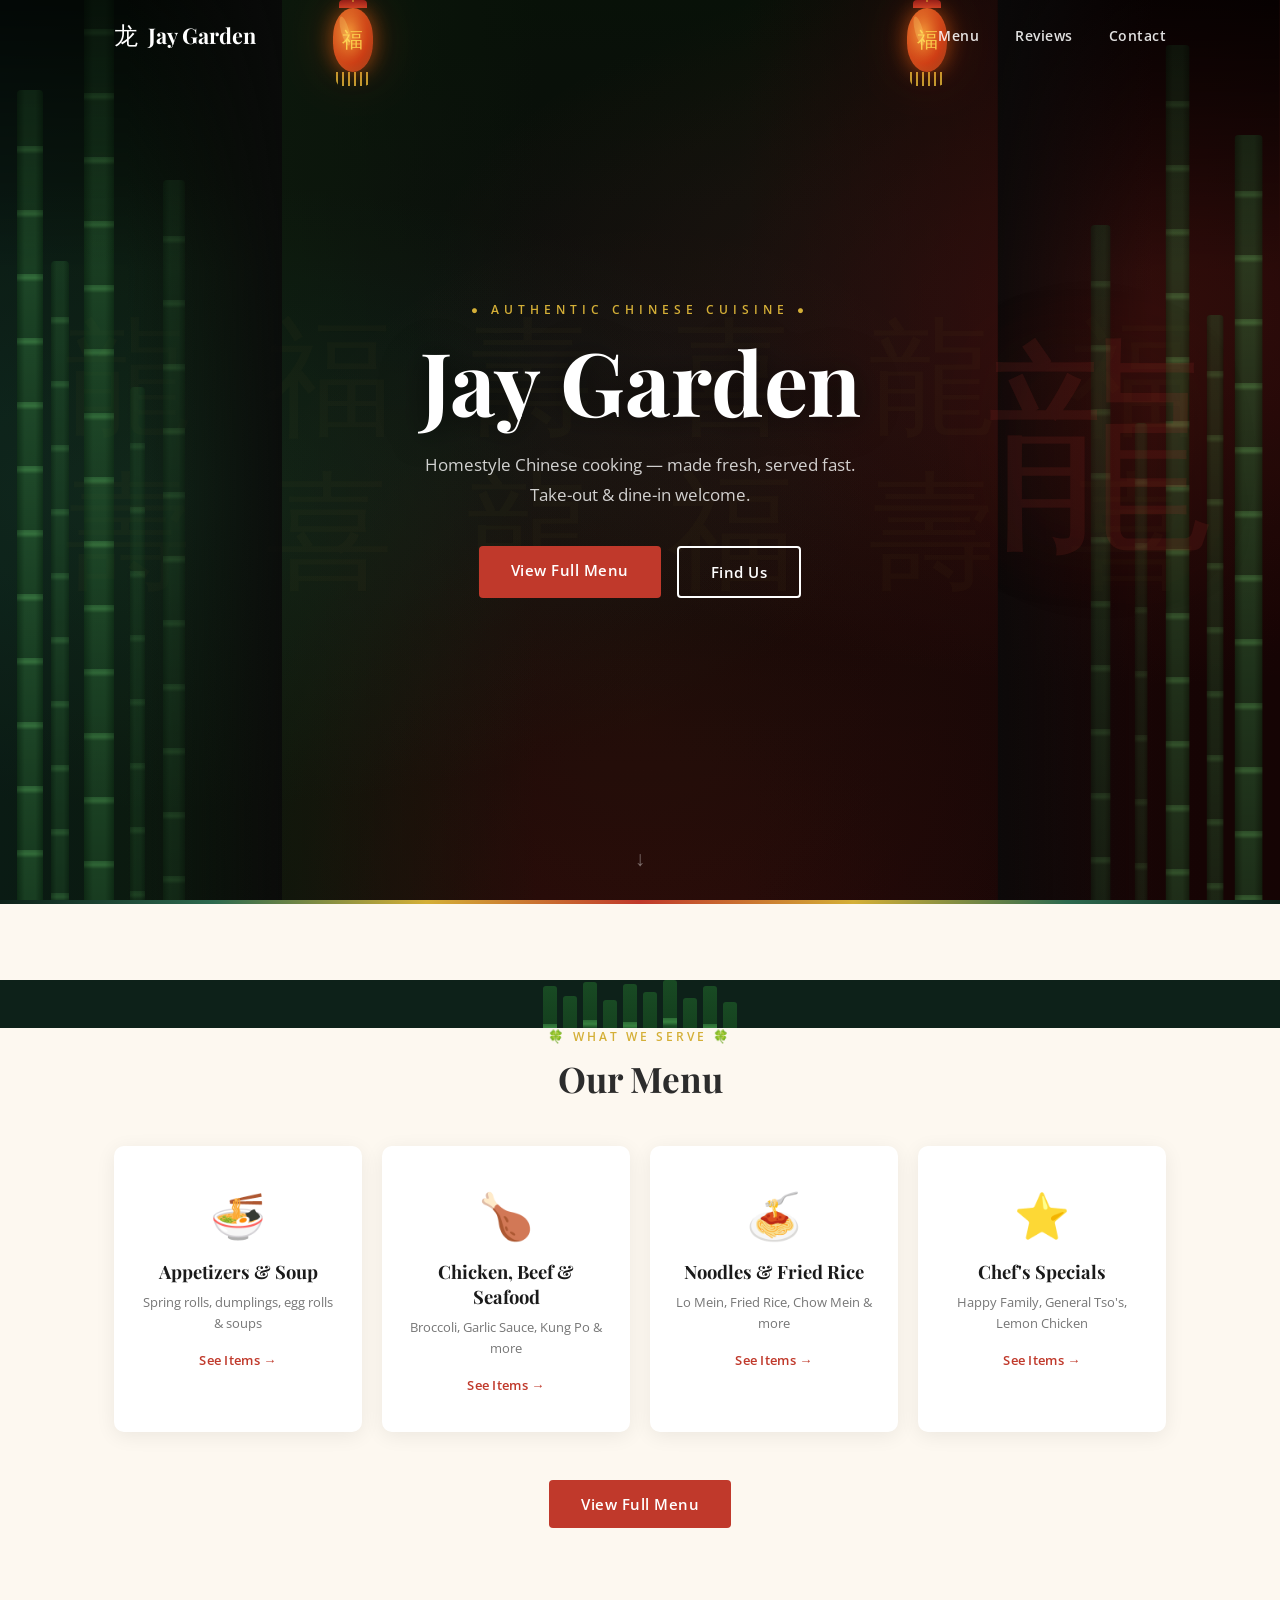
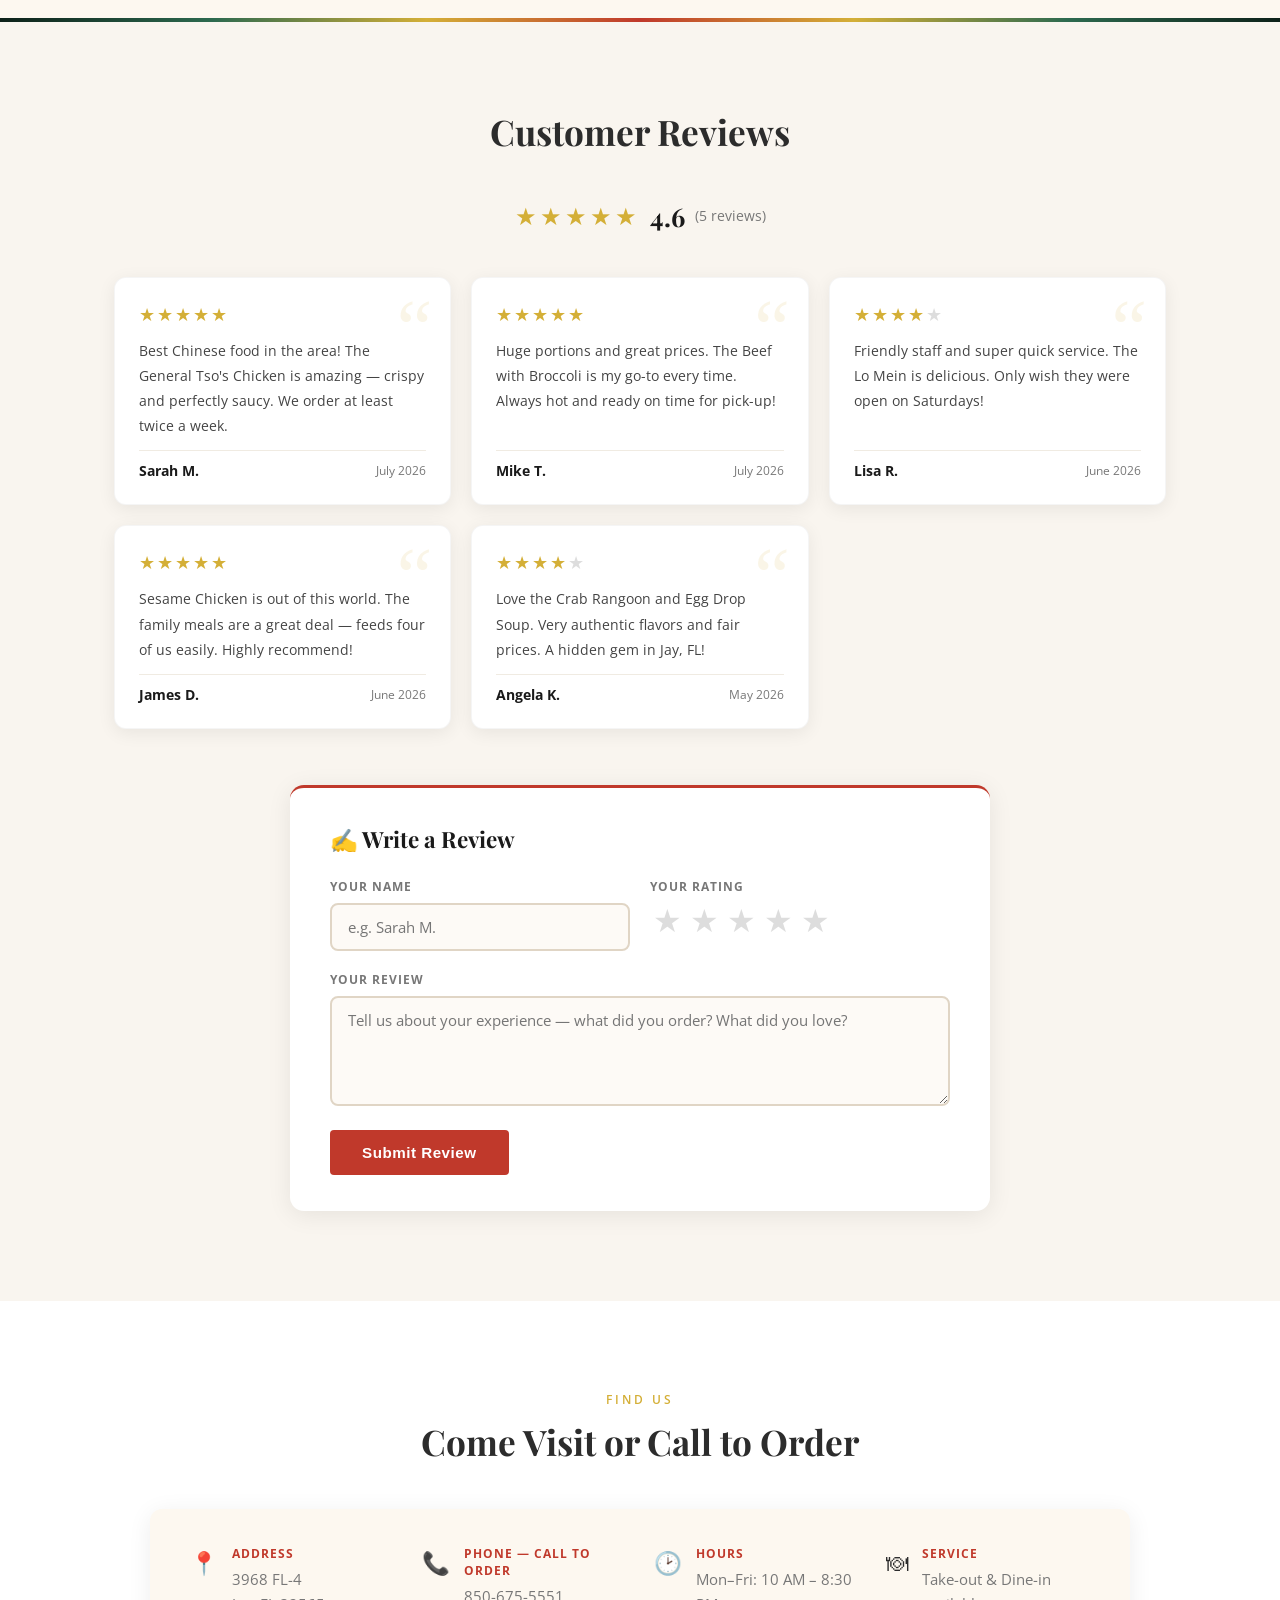
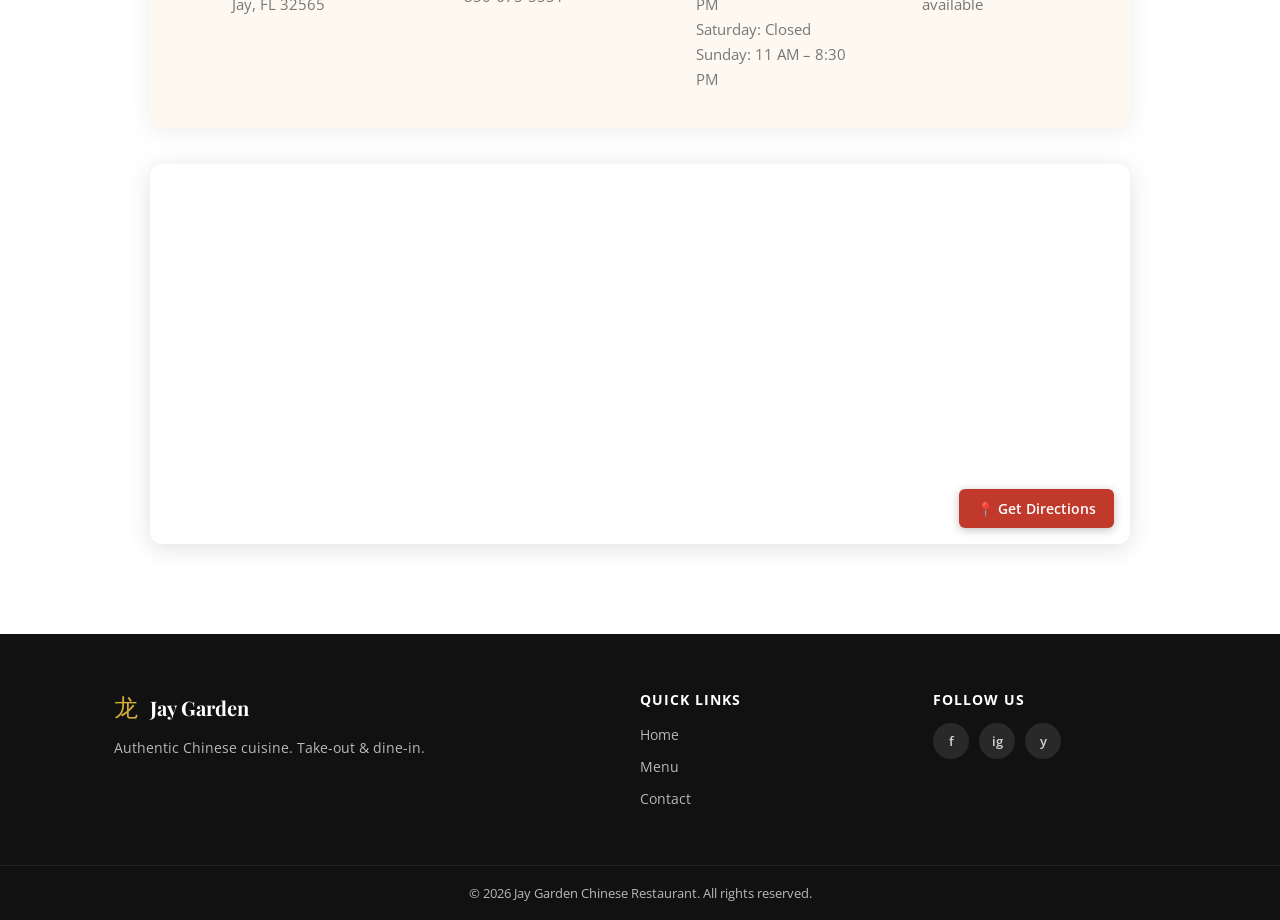
==== index.html @ 1ffb2c75 "first commit" ====
<!DOCTYPE html>
<html lang="en">
<head>
  <meta charset="UTF-8" />
  <meta name="viewport" content="width=device-width, initial-scale=1.0" />
  <title>Jay Garden Chinese Restaurant</title>
  <link rel="stylesheet" href="style.css" />
  <link rel="preconnect" href="https://fonts.googleapis.com" />
  <link href="https://fonts.googleapis.com/css2?family=Playfair+Display:wght@400;700&family=Open+Sans:wght@300;400;600&display=swap" rel="stylesheet" />
</head>
<body>

  <!-- NAVIGATION -->
  <nav class="navbar" id="navbar">
    <div class="nav-container">
      <a href="index.html" class="logo">
        <span class="logo-icon">&#x9F99;</span>
        <span class="logo-text">Jay Garden</span>
      </a>
      <ul class="nav-links" id="nav-links">
        <li><a href="menu.html">Menu</a></li>
        <li><a href="#reviews">Reviews</a></li>
        <li><a href="#contact">Contact</a></li>
      </ul>
      <button class="hamburger" id="hamburger" aria-label="Toggle menu">
        <span></span><span></span><span></span>
      </button>
    </div>
  </nav>

  <!-- HERO -->
  <section class="hero" id="home">
    <div class="hero-overlay"></div>

    <!-- Bamboo stalks -->
    <div class="bamboo-group bamboo-left" aria-hidden="true">
      <span class="b-stalk"></span>
      <span class="b-stalk"></span>
      <span class="b-stalk"></span>
      <span class="b-stalk"></span>
      <span class="b-stalk"></span>
    </div>
    <div class="bamboo-group bamboo-right" aria-hidden="true">
      <span class="b-stalk"></span>
      <span class="b-stalk"></span>
      <span class="b-stalk"></span>
      <span class="b-stalk"></span>
      <span class="b-stalk"></span>
    </div>

    <!-- Dragon watermark -->
    <div class="dragon-seal" aria-hidden="true">龍</div>

    <!-- Lanterns -->
    <div class="lantern lantern-left" aria-hidden="true">
      <div class="lantern-cap"></div>
      <div class="lantern-body"></div>
      <div class="lantern-fringe"></div>
    </div>
    <div class="lantern lantern-right" aria-hidden="true">
      <div class="lantern-cap"></div>
      <div class="lantern-body"></div>
      <div class="lantern-fringe"></div>
    </div>

    <div class="hero-content">
      <p class="hero-sub">&#9679; Authentic Chinese Cuisine &#9679;</p>
      <h1>Jay Garden</h1>
      <p class="hero-desc">Homestyle Chinese cooking — made fresh, served fast.<br>Take-out &amp; dine-in welcome.</p>
      <div class="hero-btns">
        <a href="menu.html" class="btn btn-primary">View Full Menu</a>
        <a href="#contact" class="btn btn-outline">Find Us</a>
      </div>
    </div>
    <div class="scroll-hint">&#8595;</div>
  </section>

  <!-- MENU PREVIEW -->
  <section class="menu-preview" id="menu">
    <div class="bamboo-divider" aria-hidden="true">
      <span></span><span></span><span></span><span></span><span></span>
      <span></span><span></span><span></span><span></span><span></span>
    </div>
    <div class="container">
      <p class="section-label center">&#127808; What We Serve &#127808;</p>
      <h2 class="center">Our Menu</h2>
      <div class="category-grid">
        <a href="menu.html#appetizers" class="category-card">
          <div class="cat-icon">&#127836;</div>
          <h3>Appetizers &amp; Soup</h3>
          <p>Spring rolls, dumplings, egg rolls &amp; soups</p>
          <span class="cat-link">See Items &#8594;</span>
        </a>
        <a href="menu.html#chicken" class="category-card">
          <div class="cat-icon">&#127831;</div>
          <h3>Chicken, Beef &amp; Seafood</h3>
          <p>Broccoli, Garlic Sauce, Kung Po &amp; more</p>
          <span class="cat-link">See Items &#8594;</span>
        </a>
        <a href="menu.html#lo-mein" class="category-card">
          <div class="cat-icon">&#127837;</div>
          <h3>Noodles &amp; Fried Rice</h3>
          <p>Lo Mein, Fried Rice, Chow Mein &amp; more</p>
          <span class="cat-link">See Items &#8594;</span>
        </a>
        <a href="menu.html#chefs-special" class="category-card">
          <div class="cat-icon">&#11088;</div>
          <h3>Chef's Specials</h3>
          <p>Happy Family, General Tso's, Lemon Chicken</p>
          <span class="cat-link">See Items &#8594;</span>
        </a>
      </div>
      <div class="menu-cta">
        <a href="menu.html" class="btn btn-primary">View Full Menu</a>
      </div>
    </div>
  </section>

  <!-- REVIEWS -->
  <section class="reviews-section" id="reviews">
    <div class="container">
      <div class="reviews-header">
        <h2 class="center">Customer Reviews</h2>
        <div class="avg-rating">
          <span class="avg-stars" id="avg-stars">★★★★★</span>
          <span class="avg-score" id="avg-score">5.0</span>
          <span class="avg-count" id="avg-count">(5 reviews)</span>
        </div>
      </div>

      <!-- Review cards -->
      <div class="reviews-grid" id="reviews-grid"></div>

      <!-- Write a review -->
      <div class="review-form-wrap">
        <h3>&#9997;&#65039; Write a Review</h3>
        <form class="review-form" id="review-form" novalidate>
          <div class="form-row-two">
            <div class="form-group">
              <label for="reviewer-name">Your Name</label>
              <input type="text" id="reviewer-name" placeholder="e.g. Sarah M." required />
            </div>
            <div class="form-group">
              <label>Your Rating</label>
              <div class="star-picker" id="star-picker" role="group" aria-label="Star rating">
                <button type="button" class="star-pick" data-val="1" aria-label="1 star">&#9733;</button>
                <button type="button" class="star-pick" data-val="2" aria-label="2 stars">&#9733;</button>
                <button type="button" class="star-pick" data-val="3" aria-label="3 stars">&#9733;</button>
                <button type="button" class="star-pick" data-val="4" aria-label="4 stars">&#9733;</button>
                <button type="button" class="star-pick" data-val="5" aria-label="5 stars">&#9733;</button>
              </div>
            </div>
          </div>
          <div class="form-group">
            <label for="reviewer-text">Your Review</label>
            <textarea id="reviewer-text" rows="4" placeholder="Tell us about your experience — what did you order? What did you love?" required></textarea>
          </div>
          <button type="submit" class="btn btn-primary review-submit-btn">Submit Review</button>
        </form>
        <div class="review-success" id="review-success">
          <span>&#10003;</span> Thank you! Your review has been posted.
        </div>
        <div class="review-error" id="review-error">
          Please fill in your name, pick a star rating, and write a review.
        </div>
      </div>
    </div>
  </section>

  <!-- CONTACT -->
  <section class="contact-section" id="contact">
    <div class="container">
      <p class="section-label center">Find Us</p>
      <h2 class="center">Come Visit or Call to Order</h2>

      <div class="contact-layout">

        <!-- Info cards -->
        <div class="contact-info-centered">
          <div class="info-item">
            <span class="info-icon">&#128205;</span>
            <div>
              <strong>Address</strong>
              <p>3968 FL-4<br>Jay, FL 32565</p>
            </div>
          </div>
          <div class="info-item">
            <span class="info-icon">&#128222;</span>
            <div>
              <strong>Phone — Call to Order</strong>
              <p>850-675-5551</p>
            </div>
          </div>
          <div class="info-item">
            <span class="info-icon">&#128337;</span>
            <div>
              <strong>Hours</strong>
              <p>
                Mon–Fri: 10 AM – 8:30 PM<br>
                Saturday: Closed<br>
                Sunday: 11 AM – 8:30 PM
              </p>
            </div>
          </div>
          <div class="info-item">
            <span class="info-icon">&#127869;</span>
            <div>
              <strong>Service</strong>
              <p>Take-out &amp; Dine-in available</p>
            </div>
          </div>
        </div>

        <!-- Map -->
        <div class="map-wrap">
          <iframe
            id="location-map"
            src="https://maps.google.com/maps?q=3968+FL-4,+Jay,+FL+32565&t=&z=16&ie=UTF8&iwloc=&output=embed"
            allowfullscreen
            loading="lazy"
            referrerpolicy="no-referrer-when-downgrade"
          ></iframe>
          <a
            href="https://www.google.com/maps/search/?api=1&query=3968+FL-4+Jay+FL+32565"
            target="_blank"
            rel="noopener"
            class="map-directions-btn"
          >&#128205; Get Directions</a>
        </div>

      </div>
    </div>
  </section>

  <!-- FOOTER -->
  <footer class="footer">
    <div class="container footer-inner">
      <div class="footer-brand">
        <span class="logo-icon">&#x9F99;</span>
        <span class="logo-text">Jay Garden</span>
        <p>Authentic Chinese cuisine. Take-out &amp; dine-in.</p>
      </div>
      <div class="footer-links">
        <strong>Quick Links</strong>
        <ul>
          <li><a href="index.html">Home</a></li>
          <li><a href="menu.html">Menu</a></li>
          <li><a href="#contact">Contact</a></li>
        </ul>
      </div>
      <div class="footer-social">
        <strong>Follow Us</strong>
        <div class="social-icons">
          <a href="#" aria-label="Facebook">f</a>
          <a href="#" aria-label="Instagram">ig</a>
          <a href="#" aria-label="Yelp">y</a>
        </div>
      </div>
    </div>
    <div class="footer-bottom">
      <p>&copy; 2026 Jay Garden Chinese Restaurant. All rights reserved.</p>
    </div>
  </footer>

  <script src="script.js"></script>
</body>
</html>
---- style.css ----
/* ===== RESET & BASE ===== */
*, *::before, *::after { box-sizing: border-box; margin: 0; padding: 0; }

html { scroll-behavior: smooth; }

body {
  font-family: 'Open Sans', sans-serif;
  color: #2c2c2c;
  background: #fff;
  overflow-x: hidden;
}

h1, h2, h3 { font-family: 'Playfair Display', serif; }

a { text-decoration: none; color: inherit; }

ul { list-style: none; }

.container {
  max-width: 1100px;
  margin: 0 auto;
  padding: 0 24px;
}

/* ===== COLORS ===== */
:root {
  --red:        #c0392b;
  --gold:       #d4af37;
  --dark:       #1a1a1a;
  --light:      #fdf8f0;
  --muted:      #777;
  --bamboo:     #2d6a4f;
  --bamboo-mid: #1a3d2b;
  --bamboo-dk:  #0d2119;
}

/* ===== BUTTONS ===== */
.btn {
  display: inline-block;
  padding: 14px 32px;
  border-radius: 4px;
  font-size: 0.95rem;
  font-weight: 600;
  letter-spacing: 0.5px;
  transition: all 0.3s ease;
  cursor: pointer;
  border: none;
}
.btn-primary { background: var(--red); color: #fff; }
.btn-primary:hover { background: #a93226; transform: translateY(-2px); }
.btn-outline { background: transparent; color: #fff; border: 2px solid #fff; }
.btn-outline:hover { background: #fff; color: var(--red); }

/* ===== LABELS ===== */
.section-label {
  font-size: 0.78rem;
  font-weight: 600;
  letter-spacing: 3px;
  text-transform: uppercase;
  color: var(--gold);
  margin-bottom: 10px;
  display: block;
}
.center { text-align: center; }

section h2 { font-size: 2.2rem; margin-bottom: 16px; }
section h2.center { margin-bottom: 44px; }

/* ===== NAVBAR ===== */
.navbar {
  position: fixed;
  top: 0; left: 0; right: 0;
  z-index: 1000;
  padding: 18px 0;
  transition: background 0.4s, padding 0.4s, box-shadow 0.4s;
}
.navbar.scrolled {
  background: var(--dark);
  padding: 12px 0;
  box-shadow: 0 2px 20px rgba(0,0,0,0.4);
}
.nav-container {
  max-width: 1100px;
  margin: 0 auto;
  padding: 0 24px;
  display: flex;
  align-items: center;
  justify-content: space-between;
}
.logo {
  display: flex;
  align-items: center;
  gap: 10px;
  color: #fff;
}
.logo-icon { font-size: 1.5rem; }
.logo-text  { font-family: 'Playfair Display', serif; font-size: 1.35rem; font-weight: 700; }

.nav-links { display: flex; gap: 36px; }
.nav-links a {
  color: rgba(255,255,255,0.88);
  font-size: 0.9rem;
  font-weight: 600;
  letter-spacing: 0.5px;
  position: relative;
  padding-bottom: 4px;
  transition: color 0.2s;
}
.nav-links a::after {
  content: '';
  position: absolute;
  bottom: 0; left: 0;
  width: 0; height: 2px;
  background: var(--gold);
  transition: width 0.3s;
}
.nav-links a:hover,
.nav-links a.active-link { color: #fff; }
.nav-links a:hover::after,
.nav-links a.active-link::after { width: 100%; }

.hamburger {
  display: none;
  flex-direction: column;
  gap: 5px;
  background: none;
  border: none;
  cursor: pointer;
  padding: 4px;
}
.hamburger span {
  display: block;
  width: 24px; height: 2px;
  background: #fff;
  border-radius: 2px;
  transition: all 0.3s;
}

/* ===== HERO ===== */
.hero {
  position: relative;
  height: 100vh;
  min-height: 600px;
  display: flex;
  align-items: center;
  justify-content: center;
  text-align: center;
  background:
    linear-gradient(to right,
      var(--bamboo-dk) 0%,
      #0f1f0f 18%,
      transparent 42%,
      transparent 58%,
      #200808 82%,
      #1a0505 100%),
    linear-gradient(to bottom,
      #0a150a 0%,
      #111111 40%,
      #1c0808 70%,
      #2c0a0a 100%);
  overflow: hidden;
}

/* Scattered Chinese-character watermark layer */
.hero::before {
  content: '';
  position: absolute;
  inset: 0;
  background-image:
    radial-gradient(ellipse at 12% 55%, rgba(45,106,79,0.22) 0%, transparent 45%),
    radial-gradient(ellipse at 88% 35%, rgba(192,57,43,0.2)  0%, transparent 45%),
    radial-gradient(ellipse at 50% 80%, rgba(212,175,55,0.05) 0%, transparent 50%);
  pointer-events: none;
}
.hero::after {
  content: '龍 福 壽 喜 龍 福 壽 喜 龍 福 壽 喜';
  position: absolute;
  inset: 0;
  display: flex;
  align-items: center;
  justify-content: center;
  font-size: 8rem;
  color: rgba(212,175,55,0.035);
  letter-spacing: 20px;
  word-break: break-all;
  line-height: 1.2;
  pointer-events: none;
  overflow: hidden;
}

/* Dim overlay */
.hero-overlay {
  position: absolute;
  inset: 0;
  background: rgba(0,0,0,0.18);
  z-index: 1;
}

/* ===== BAMBOO STALKS ===== */
.bamboo-group {
  position: absolute;
  top: 0;
  bottom: 0;
  width: 22%;
  pointer-events: none;
  overflow: hidden;
  z-index: 2;
}
.bamboo-left  { left: 0; }
.bamboo-right { right: 0; transform: scaleX(-1); }

.b-stalk {
  position: absolute;
  bottom: -5%;
  border-radius: 4px 4px 0 0;
  background:
    linear-gradient(to right,
      rgba(0,0,0,0.35) 0%,
      rgba(255,255,255,0.06) 30%,
      rgba(255,255,255,0.06) 70%,
      rgba(0,0,0,0.35) 100%),
    repeating-linear-gradient(
      to bottom,
      #1e5c28 0px,
      #174d20 56px,
      #3a8c42 56px,
      #4aaa50 60px,
      #1e5c28 64px
    );
}

/* Individual stalk sizes & positions */
.bamboo-left .b-stalk:nth-child(1) { left:  6%; width: 26px; height: 95%;  opacity: 0.55; }
.bamboo-left .b-stalk:nth-child(2) { left: 18%; width: 18px; height: 76%;  opacity: 0.38; }
.bamboo-left .b-stalk:nth-child(3) { left: 30%; width: 30px; height: 108%; opacity: 0.5;  }
.bamboo-left .b-stalk:nth-child(4) { left: 46%; width: 15px; height: 62%;  opacity: 0.28; }
.bamboo-left .b-stalk:nth-child(5) { left: 58%; width: 22px; height: 85%;  opacity: 0.35; }

.bamboo-right .b-stalk:nth-child(1) { left:  6%; width: 28px; height: 90%;  opacity: 0.5;  }
.bamboo-right .b-stalk:nth-child(2) { left: 20%; width: 17px; height: 70%;  opacity: 0.35; }
.bamboo-right .b-stalk:nth-child(3) { left: 32%; width: 24px; height: 100%; opacity: 0.45; }
.bamboo-right .b-stalk:nth-child(4) { left: 47%; width: 13px; height: 58%;  opacity: 0.25; }
.bamboo-right .b-stalk:nth-child(5) { left: 60%; width: 20px; height: 80%;  opacity: 0.4;  }

/* Fade bamboo into distance at top */
.bamboo-group::after {
  content: '';
  position: absolute;
  top: 0; left: 0; right: 0;
  height: 30%;
  background: linear-gradient(to bottom, rgba(0,0,0,0.7) 0%, transparent 100%);
  pointer-events: none;
}
/* Fade toward center */
.bamboo-left::before  { content: ''; position: absolute; top: 0; bottom: 0; right: 0; width: 55%; background: linear-gradient(to right, transparent, rgba(10,10,10,0.85)); pointer-events: none; z-index: 3; }
.bamboo-right::before { content: ''; position: absolute; top: 0; bottom: 0; right: 0; width: 55%; background: linear-gradient(to right, transparent, rgba(10,10,10,0.85)); pointer-events: none; z-index: 3; }

/* ===== DRAGON SEAL ===== */
.dragon-seal {
  position: absolute;
  right: 5%;
  top: 50%;
  transform: translateY(-50%);
  font-size: clamp(7rem, 18vw, 16rem);
  color: rgba(192,57,43,0.13);
  font-family: Georgia, 'Times New Roman', serif;
  pointer-events: none;
  z-index: 2;
  user-select: none;
  line-height: 1;
  text-shadow: 0 0 80px rgba(192,57,43,0.12), 0 0 160px rgba(192,57,43,0.06);
  animation: dragonPulse 6s ease-in-out infinite;
}
@keyframes dragonPulse {
  0%, 100% { opacity: 1; text-shadow: 0 0 80px rgba(192,57,43,0.12); }
  50%       { opacity: 0.7; text-shadow: 0 0 120px rgba(192,57,43,0.22), 0 0 200px rgba(192,57,43,0.08); }
}

/* ===== LANTERNS ===== */
.lantern {
  position: absolute;
  top: 0;
  z-index: 3;
  display: flex;
  flex-direction: column;
  align-items: center;
  animation: lanternSway 5s ease-in-out infinite;
  transform-origin: top center;
}
.lantern-left  { left:  26%; }
.lantern-right { right: 26%; animation-delay: -2.5s; }

@keyframes lanternSway {
  0%, 100% { transform: rotate(-4deg); }
  50%       { transform: rotate(4deg); }
}
.lantern-cap {
  width: 28px;
  height: 8px;
  background: linear-gradient(to bottom, #8b1a1a, #c0392b);
  border-radius: 4px 4px 0 0;
  position: relative;
}
.lantern-cap::before {
  content: '';
  position: absolute;
  top: -12px;
  left: 50%;
  transform: translateX(-50%);
  width: 2px;
  height: 14px;
  background: rgba(212,175,55,0.6);
}
.lantern-body {
  width: 40px;
  height: 64px;
  background: radial-gradient(ellipse at 40% 40%, rgba(255,160,60,0.95) 0%, rgba(220,60,20,0.92) 55%, rgba(150,20,10,0.88) 100%);
  border-radius: 50% / 45%;
  box-shadow:
    0 0 20px rgba(255,100,20,0.55),
    0 0 50px rgba(255,80,10,0.25),
    inset 0 0 16px rgba(255,200,80,0.3);
  position: relative;
  overflow: hidden;
}
.lantern-body::before {
  content: '福';
  position: absolute;
  inset: 0;
  display: flex;
  align-items: center;
  justify-content: center;
  font-size: 1.3rem;
  color: rgba(255,220,80,0.85);
  text-align: center;
  line-height: 64px;
  font-family: Georgia, serif;
}
.lantern-body::after {
  content: '';
  position: absolute;
  top: 8px;
  left: 8px;
  width: 8px;
  height: 30px;
  background: rgba(255,230,120,0.25);
  border-radius: 50%;
  transform: rotate(-15deg);
}
.lantern-fringe {
  width: 34px;
  height: 14px;
  background: repeating-linear-gradient(
    to right,
    rgba(212,175,55,0.9) 0px, rgba(212,175,55,0.9) 2px,
    transparent 2px, transparent 6px
  );
  border-radius: 0 0 6px 6px;
}

/* Hero text */
.hero-content {
  position: relative;
  z-index: 4;
  max-width: 680px;
  padding: 0 24px;
  animation: fadeUp 1s ease both;
}
.hero-sub {
  font-size: 0.72rem;
  letter-spacing: 5px;
  text-transform: uppercase;
  color: var(--gold);
  font-weight: 600;
  margin-bottom: 16px;
}
.hero-content h1 {
  font-size: clamp(3rem, 8vw, 5.5rem);
  color: #fff;
  line-height: 1.1;
  margin-bottom: 20px;
  text-shadow: 0 2px 30px rgba(0,0,0,0.6), 0 0 60px rgba(45,106,79,0.15);
}
.hero-desc {
  font-size: 1.05rem;
  color: rgba(255,255,255,0.8);
  margin-bottom: 36px;
  line-height: 1.8;
}
.hero-btns {
  display: flex;
  gap: 16px;
  justify-content: center;
  flex-wrap: wrap;
}
.scroll-hint {
  position: absolute;
  bottom: 28px;
  left: 50%;
  transform: translateX(-50%);
  color: rgba(255,255,255,0.4);
  font-size: 1.3rem;
  animation: bounce 2s infinite;
  z-index: 4;
}

/* ===== BAMBOO DIVIDER (between hero & menu preview) ===== */
.bamboo-divider {
  display: flex;
  justify-content: center;
  align-items: flex-end;
  gap: 6px;
  height: 48px;
  background: var(--bamboo-dk);
  padding: 0 12px;
  overflow: hidden;
}
.bamboo-divider span {
  display: block;
  width: 14px;
  border-radius: 3px 3px 0 0;
  background: repeating-linear-gradient(
    to bottom,
    #1e5c28 0px, #174d20 38px,
    #3a8c42 38px, #4aaa50 42px,
    #1e5c28 46px
  );
  opacity: 0.7;
}
.bamboo-divider span:nth-child(1)  { height: 42px; }
.bamboo-divider span:nth-child(2)  { height: 32px; }
.bamboo-divider span:nth-child(3)  { height: 46px; }
.bamboo-divider span:nth-child(4)  { height: 28px; }
.bamboo-divider span:nth-child(5)  { height: 44px; }
.bamboo-divider span:nth-child(6)  { height: 36px; }
.bamboo-divider span:nth-child(7)  { height: 48px; }
.bamboo-divider span:nth-child(8)  { height: 30px; }
.bamboo-divider span:nth-child(9)  { height: 42px; }
.bamboo-divider span:nth-child(10) { height: 26px; }

/* ===== MENU PREVIEW (homepage) ===== */
.menu-preview {
  padding: 80px 0 90px;
  background: var(--light);
  position: relative;
}
.menu-preview::before {
  content: '';
  position: absolute;
  top: 0; left: 0; right: 0;
  height: 4px;
  background: linear-gradient(to right,
    var(--bamboo-dk), var(--bamboo), var(--gold),
    var(--red), var(--gold),
    var(--bamboo), var(--bamboo-dk));
}

.category-grid {
  display: grid;
  grid-template-columns: repeat(4, 1fr);
  gap: 20px;
  margin-bottom: 48px;
}

.category-card {
  display: flex;
  flex-direction: column;
  align-items: center;
  text-align: center;
  padding: 36px 24px;
  border-radius: 10px;
  background: #fff;
  box-shadow: 0 4px 20px rgba(0,0,0,0.07);
  border: 2px solid transparent;
  transition: border-color 0.3s, transform 0.3s, box-shadow 0.3s;
  cursor: pointer;
}
.category-card:hover {
  border-color: var(--red);
  transform: translateY(-6px);
  box-shadow: 0 12px 36px rgba(0,0,0,0.13);
}
.cat-icon {
  font-size: 2.8rem;
  margin-bottom: 14px;
}
.category-card h3 {
  font-size: 1.15rem;
  margin-bottom: 8px;
  color: var(--dark);
}
.category-card p {
  font-size: 0.83rem;
  color: var(--muted);
  line-height: 1.6;
  margin-bottom: 16px;
}
.cat-link {
  font-size: 0.82rem;
  font-weight: 600;
  color: var(--red);
  letter-spacing: 0.3px;
}

.menu-cta { text-align: center; }

/* ===== REVIEWS SECTION ===== */
.reviews-section {
  padding: 90px 0;
  background: #f9f5ef;
  position: relative;
}
.reviews-section::before {
  content: '';
  position: absolute;
  top: 0; left: 0; right: 0;
  height: 4px;
  background: linear-gradient(to right,
    var(--bamboo-dk), var(--bamboo), var(--gold),
    var(--red), var(--gold),
    var(--bamboo), var(--bamboo-dk));
}

.reviews-header { text-align: center; margin-bottom: 44px; }

.avg-rating {
  display: flex;
  align-items: center;
  justify-content: center;
  gap: 10px;
  margin-top: 10px;
}
.avg-stars { color: var(--gold); font-size: 1.5rem; letter-spacing: 3px; }
.avg-score {
  font-family: 'Playfair Display', serif;
  font-size: 1.6rem;
  font-weight: 700;
  color: var(--dark);
}
.avg-count { color: var(--muted); font-size: 0.9rem; }

/* Review cards grid */
.reviews-grid {
  display: grid;
  grid-template-columns: repeat(3, 1fr);
  gap: 20px;
  margin-bottom: 56px;
}

.review-card {
  background: #fff;
  border-radius: 12px;
  padding: 24px;
  box-shadow: 0 4px 18px rgba(0,0,0,0.07);
  display: flex;
  flex-direction: column;
  gap: 12px;
  position: relative;
  border: 1px solid rgba(0,0,0,0.04);
  transition: transform 0.2s, box-shadow 0.2s;
  overflow: hidden;
}
.review-card:hover {
  transform: translateY(-4px);
  box-shadow: 0 12px 30px rgba(0,0,0,0.11);
}
.review-card::before {
  content: '\201C';
  position: absolute;
  top: 10px; right: 18px;
  font-size: 5rem;
  line-height: 1;
  color: rgba(212,175,55,0.12);
  font-family: Georgia, serif;
  pointer-events: none;
}
.review-card.new-card { border-left: 3px solid var(--red); }

.review-stars { color: var(--gold); font-size: 1.1rem; letter-spacing: 2px; }
.review-text {
  color: #444;
  font-size: 0.9rem;
  line-height: 1.75;
  flex: 1;
}
.review-meta {
  display: flex;
  justify-content: space-between;
  align-items: center;
  padding-top: 10px;
  border-top: 1px solid #f0ebe2;
  gap: 8px;
}
.review-name { font-weight: 700; font-size: 0.88rem; color: var(--dark); }
.review-date { font-size: 0.78rem; color: var(--muted); white-space: nowrap; }

/* Write a review form */
.review-form-wrap {
  background: #fff;
  border-radius: 14px;
  padding: 36px 40px;
  box-shadow: 0 4px 24px rgba(0,0,0,0.08);
  max-width: 700px;
  margin: 0 auto;
  border-top: 3px solid var(--red);
}
.review-form-wrap h3 {
  font-family: 'Playfair Display', serif;
  font-size: 1.4rem;
  margin-bottom: 24px;
  color: var(--dark);
}
.form-row-two {
  display: grid;
  grid-template-columns: 1fr 1fr;
  gap: 20px;
  margin-bottom: 20px;
}
.form-group {
  display: flex;
  flex-direction: column;
  gap: 8px;
}
.form-group label {
  font-size: 0.78rem;
  font-weight: 700;
  text-transform: uppercase;
  letter-spacing: 1px;
  color: var(--muted);
}
.form-group input,
.form-group textarea {
  padding: 12px 16px;
  border: 2px solid #e0d5c5;
  border-radius: 8px;
  font-size: 0.95rem;
  font-family: 'Open Sans', sans-serif;
  color: var(--dark);
  background: #fdfaf6;
  transition: border-color 0.2s, box-shadow 0.2s, background 0.2s;
  resize: vertical;
}
.form-group input:focus,
.form-group textarea:focus {
  outline: none;
  border-color: var(--red);
  box-shadow: 0 0 0 3px rgba(192,57,43,0.08);
  background: #fff;
}
.form-group textarea { margin-bottom: 20px; min-height: 110px; }

/* Star picker */
.star-picker { display: flex; gap: 2px; padding-top: 2px; }
.star-pick {
  background: none;
  border: none;
  font-size: 2rem;
  color: #ddd;
  cursor: pointer;
  padding: 0 3px;
  transition: color 0.12s, transform 0.1s;
  line-height: 1;
}
.star-pick.on { color: var(--gold); }
.star-pick:hover { transform: scale(1.2); }

.review-submit-btn { margin-top: 4px; }

.review-success {
  display: none;
  text-align: center;
  padding: 14px 20px;
  background: #e8f8f0;
  color: #1a7a40;
  border-radius: 8px;
  font-weight: 600;
  font-size: 0.95rem;
  margin-top: 14px;
  border: 1px solid #a9dfbf;
}
.review-success.visible { display: block; }

.review-error {
  display: none;
  text-align: center;
  padding: 12px 20px;
  background: #fde8e8;
  color: #c0392b;
  border-radius: 8px;
  font-size: 0.88rem;
  font-weight: 600;
  margin-top: 12px;
  border: 1px solid #f5aaaa;
}
.review-error.visible { display: block; }

@media (max-width: 900px) {
  .reviews-grid { grid-template-columns: repeat(2, 1fr); }
}
@media (max-width: 620px) {
  .reviews-grid { grid-template-columns: 1fr; }
  .form-row-two { grid-template-columns: 1fr; }
  .review-form-wrap { padding: 24px 20px; }
}

/* ===== CONTACT ===== */
.contact-section {
  padding: 90px 0;
  background: #fff;
}

.contact-layout {
  display: flex;
  flex-direction: column;
  gap: 36px;
  max-width: 980px;
  margin: 0 auto;
}

.contact-info-centered {
  display: grid;
  grid-template-columns: repeat(auto-fill, minmax(200px, 1fr));
  gap: 28px;
  background: var(--light);
  border-radius: 12px;
  padding: 36px 40px;
  box-shadow: 0 4px 24px rgba(0,0,0,0.07);
}
.info-item {
  display: flex;
  gap: 14px;
  align-items: flex-start;
}
.info-icon { font-size: 1.4rem; margin-top: 2px; }
.info-item strong {
  display: block;
  font-size: 0.78rem;
  letter-spacing: 1px;
  text-transform: uppercase;
  color: var(--red);
  margin-bottom: 5px;
}
.info-item p { color: var(--muted); line-height: 1.7; margin: 0; font-size: 0.92rem; }

/* Map */
.map-wrap {
  position: relative;
  border-radius: 12px;
  overflow: hidden;
  box-shadow: 0 4px 24px rgba(0,0,0,0.12);
}

#location-map {
  width: 100%;
  height: 380px;
  border: none;
  display: block;
}

.map-directions-btn {
  position: absolute;
  bottom: 16px;
  right: 16px;
  background: var(--red);
  color: #fff;
  padding: 10px 18px;
  border-radius: 6px;
  font-size: 0.85rem;
  font-weight: 600;
  font-family: 'Open Sans', sans-serif;
  box-shadow: 0 2px 10px rgba(0,0,0,0.25);
  transition: background 0.2s, transform 0.2s;
  z-index: 500;
}
.map-directions-btn:hover { background: #a93226; transform: translateY(-2px); }

/* ===== FULL MENU PAGE ===== */
.menu-page { background: #f5f5f5; }

.menu-page-header {
  position: relative;
  padding: 120px 24px 60px;
  text-align: center;
  background: linear-gradient(135deg, #8b1a1a 0%, #2c0a0a 60%, #1a0505 100%);
  overflow: hidden;
}
.menu-page-header::after {
  content: '龍 福 壽 喜';
  position: absolute;
  inset: 0;
  display: flex;
  align-items: center;
  justify-content: center;
  font-size: 10rem;
  color: rgba(212,175,55,0.05);
  letter-spacing: 20px;
  pointer-events: none;
  overflow: hidden;
}
.menu-page-header-overlay {
  position: absolute;
  inset: 0;
  background: rgba(0,0,0,0.2);
}
.menu-page-header-content { position: relative; z-index: 2; }
.menu-page-header-content .section-label { color: var(--gold); margin-bottom: 10px; }
.menu-page-header-content h1 {
  font-size: clamp(2rem, 5vw, 3.2rem);
  color: #fff;
  margin-bottom: 10px;
}
.menu-page-header-content p { color: rgba(255,255,255,0.7); font-size: 0.9rem; letter-spacing: 0.5px; }

/* Two-column layout: sidebar + main */
.menu-body {
  display: flex;
  align-items: flex-start;
  max-width: 1200px;
  margin: 0 auto;
  padding: 40px 24px 80px;
  gap: 32px;
}

/* ===== SIDEBAR ===== */
.menu-sidebar {
  width: 220px;
  flex-shrink: 0;
  position: sticky;
  top: 70px;
  background: #fff;
  border-radius: 10px;
  box-shadow: 0 4px 20px rgba(0,0,0,0.08);
  padding: 24px 0;
  max-height: calc(100vh - 90px);
  overflow-y: auto;
}

.sidebar-title {
  font-size: 0.72rem;
  font-weight: 700;
  letter-spacing: 2px;
  text-transform: uppercase;
  color: var(--muted);
  padding: 0 20px 12px;
  border-bottom: 1px solid #f0ebe2;
  margin-bottom: 8px;
}

.sidebar-nav { display: flex; flex-direction: column; }

.sidebar-btn {
  display: block;
  width: 100%;
  text-align: left;
  padding: 10px 20px;
  background: none;
  border: none;
  font-size: 0.88rem;
  font-family: 'Open Sans', sans-serif;
  font-weight: 600;
  color: #444;
  cursor: pointer;
  transition: background 0.2s, color 0.2s;
  border-left: 3px solid transparent;
}
.sidebar-btn:hover { background: #fdf8f0; color: var(--red); }
.sidebar-btn.active {
  background: #fdf8f0;
  color: var(--red);
  border-left-color: var(--red);
}

.sidebar-close {
  display: none;
  position: absolute;
  top: 12px; right: 14px;
  background: none;
  border: none;
  font-size: 1rem;
  cursor: pointer;
  color: var(--muted);
}

/* ===== MAIN CONTENT ===== */
.menu-main { flex: 1; min-width: 0; }

/* Search bar */
.search-wrap {
  position: relative;
  margin-bottom: 16px;
}
.search-icon {
  position: absolute;
  left: 14px;
  top: 50%;
  transform: translateY(-50%);
  font-size: 1rem;
  pointer-events: none;
}
.search-input {
  width: 100%;
  padding: 13px 44px 13px 42px;
  border: 2px solid #e0d5c5;
  border-radius: 8px;
  font-size: 0.95rem;
  font-family: 'Open Sans', sans-serif;
  color: var(--dark);
  background: #fff;
  transition: border-color 0.2s, box-shadow 0.2s;
  box-shadow: 0 2px 8px rgba(0,0,0,0.05);
}
.search-input:focus {
  outline: none;
  border-color: var(--red);
  box-shadow: 0 0 0 3px rgba(192,57,43,0.1);
}
.search-clear {
  position: absolute;
  right: 12px;
  top: 50%;
  transform: translateY(-50%);
  background: none;
  border: none;
  font-size: 0.85rem;
  color: var(--muted);
  cursor: pointer;
  display: none;
  padding: 4px;
}
.search-clear.visible { display: block; }

/* Mobile sidebar toggle */
.sidebar-toggle {
  display: none;
  width: 100%;
  padding: 11px 16px;
  background: var(--dark);
  color: #fff;
  border: none;
  border-radius: 8px;
  font-size: 0.9rem;
  font-weight: 600;
  font-family: 'Open Sans', sans-serif;
  cursor: pointer;
  margin-bottom: 20px;
  text-align: left;
}

/* No results */
.no-results {
  display: none;
  text-align: center;
  padding: 60px 20px;
  color: var(--muted);
  font-size: 1rem;
}
.no-results.visible { display: block; }

/* Menu categories */
.menu-category {
  background: #fff;
  border-radius: 10px;
  padding: 28px 28px 8px;
  margin-bottom: 24px;
  box-shadow: 0 2px 12px rgba(0,0,0,0.06);
  transition: opacity 0.2s;
}
.menu-category.hidden { display: none; }

.category-heading {
  display: flex;
  align-items: center;
  gap: 12px;
  padding-bottom: 14px;
  margin-bottom: 4px;
  border-bottom: 2px solid var(--red);
}
.cat-emoji { font-size: 1.6rem; }
.category-heading h2 { font-size: 1.5rem; color: var(--dark); margin: 0; }

/* "New" category — gold banner accent */
#cat-new .category-heading {
  border-bottom-color: var(--gold);
  background: linear-gradient(to right, rgba(212,175,55,0.08), transparent);
  border-radius: 6px 6px 0 0;
  padding: 8px 12px 14px;
  margin: -8px -12px 0;
}
#cat-new .category-heading h2 { color: var(--bamboo); }
#cat-new { border: 2px solid rgba(212,175,55,0.3); }
.cat-note {
  font-family: 'Open Sans', sans-serif;
  font-size: 0.78rem;
  font-weight: 400;
  color: var(--muted);
  letter-spacing: 0;
}
.cat-subtitle {
  font-size: 0.82rem;
  color: var(--muted);
  margin: -8px 0 14px;
  font-style: italic;
}

.menu-list { display: flex; flex-direction: column; }

.menu-row {
  display: flex;
  justify-content: space-between;
  align-items: flex-start;
  padding: 16px 0;
  border-bottom: 1px solid #f0ebe2;
  gap: 20px;
  transition: opacity 0.15s, background 0.2s, padding 0.2s;
  flex-wrap: wrap;
  cursor: pointer;
  border-radius: 8px;
}
.menu-row:last-child { border-bottom: none; }
.menu-row.hidden { display: none; }
.menu-row:hover { background: #fffbf7; padding-left: 8px; padding-right: 8px; }
.menu-row.active { background: #fff8f2; padding: 14px 8px; border-bottom-color: transparent; box-shadow: 0 2px 12px rgba(192,57,43,0.08); border: 1px solid #f5d5c8; }

.menu-row-left { flex: 1; }
.menu-row-left h3 { font-size: 1rem; margin-bottom: 4px; color: var(--dark); }
.menu-row-left h3 .qty {
  font-size: 0.8rem;
  font-weight: 400;
  color: var(--muted);
  font-family: 'Open Sans', sans-serif;
}
.menu-row-left p { font-size: 0.85rem; color: var(--muted); line-height: 1.6; margin-bottom: 6px; }

.price {
  font-family: 'Playfair Display', serif;
  font-size: 1.05rem;
  color: var(--red);
  font-weight: 700;
  white-space: nowrap;
  padding-top: 2px;
}

.tag {
  display: inline-block;
  padding: 2px 8px;
  border-radius: 20px;
  font-size: 0.68rem;
  font-weight: 700;
  letter-spacing: 0.4px;
}
.tag.popular  { background: #fdf0e0; color: #c0392b; border: 1px solid #f5c6a0; }
.tag.spicy    { background: #fde8e8; color: #c0392b; border: 1px solid #f5aaaa; }
.tag.chefs    { background: #e8f4fd; color: #2471a3; border: 1px solid #aed6f1; }
.tag.signature{ background: #f9f0ff; color: #7d3c98; border: 1px solid #d7bde2; }
.tag.veg      { background: #e8f8f0; color: #1e8449; border: 1px solid #a9dfbf; }

/* ===== FOOTER ===== */
.footer { background: #111; color: rgba(255,255,255,0.7); }

.footer-inner {
  display: grid;
  grid-template-columns: 2fr 1fr 1fr;
  gap: 60px;
  padding: 56px 24px;
  max-width: 1100px;
  margin: 0 auto;
}
.footer-brand .logo-icon { font-size: 1.5rem; color: var(--gold); }
.footer-brand .logo-text { font-family: 'Playfair Display', serif; font-size: 1.25rem; color: #fff; margin-left: 8px; }
.footer-brand p { margin-top: 12px; font-size: 0.86rem; line-height: 1.7; }

.footer-links strong,
.footer-social strong {
  display: block;
  color: #fff;
  margin-bottom: 14px;
  font-size: 0.85rem;
  letter-spacing: 1px;
  text-transform: uppercase;
}
.footer-links ul { display: flex; flex-direction: column; gap: 10px; }
.footer-links a { font-size: 0.86rem; transition: color 0.2s; }
.footer-links a:hover { color: var(--gold); }

.social-icons { display: flex; gap: 10px; }
.social-icons a {
  width: 36px; height: 36px;
  border-radius: 50%;
  background: rgba(255,255,255,0.1);
  display: flex;
  align-items: center;
  justify-content: center;
  font-size: 0.82rem;
  font-weight: 600;
  transition: background 0.3s, color 0.3s;
  color: rgba(255,255,255,0.8);
}
.social-icons a:hover { background: var(--gold); color: var(--dark); }

.footer-bottom {
  border-top: 1px solid rgba(255,255,255,0.08);
  text-align: center;
  padding: 18px 24px;
  font-size: 0.8rem;
}

/* ===== ANIMATIONS ===== */
@keyframes fadeUp {
  from { opacity: 0; transform: translateY(30px); }
  to   { opacity: 1; transform: translateY(0); }
}
@keyframes fadeIn {
  from { opacity: 0; }
  to   { opacity: 1; }
}
@keyframes bounce {
  0%, 100% { transform: translateX(-50%) translateY(0); }
  50%       { transform: translateX(-50%) translateY(8px); }
}

/* ===== RESPONSIVE ===== */
@media (max-width: 900px) {
  .category-grid { grid-template-columns: repeat(2, 1fr); }
  .footer-inner  { grid-template-columns: 1fr 1fr; gap: 40px; }

  /* Sidebar becomes slide-in drawer on tablet/mobile */
  .menu-sidebar {
    position: fixed;
    top: 0; left: -280px;
    width: 260px;
    height: 100vh;
    max-height: 100vh;
    border-radius: 0;
    z-index: 900;
    transition: left 0.3s ease;
    padding-top: 56px;
    box-shadow: 4px 0 20px rgba(0,0,0,0.15);
  }
  .menu-sidebar.open { left: 0; }
  .sidebar-close { display: block; }
  .sidebar-toggle { display: block; }
  .menu-body { padding: 24px 16px 60px; }
  .menu-category { padding: 20px 16px 4px; }
}

@media (max-width: 768px) {
  .nav-links {
    display: none;
    position: fixed;
    top: 0; left: 0; right: 0; bottom: 0;
    background: var(--dark);
    flex-direction: column;
    align-items: center;
    justify-content: center;
    gap: 32px;
    z-index: 999;
  }
  .nav-links.open { display: flex; }
  .nav-links a { font-size: 1.3rem; }
  .hamburger { display: flex; z-index: 1000; }

  section h2 { font-size: 1.8rem; }
  .contact-info-centered { padding: 24px 20px; }
  .footer-inner { grid-template-columns: 1fr; gap: 32px; }
  #location-map { height: 280px; }
}

@media (max-width: 520px) {
  .category-grid { grid-template-columns: 1fr; }
  .hero-btns { flex-direction: column; align-items: center; }
  .menu-row { flex-direction: column; gap: 6px; }
  .price { align-self: flex-start; }
  .bamboo-group, .dragon-seal, .lantern { display: none; }
  .bamboo-divider { gap: 4px; }
}

@media (max-width: 900px) {
  .lantern { display: none; }
  .bamboo-group { width: 14%; opacity: 0.7; }
  .dragon-seal { font-size: clamp(5rem, 14vw, 10rem); opacity: 0.8; }
}

/* Overlay behind open sidebar on mobile */
.sidebar-overlay {
  display: none;
  position: fixed;
  inset: 0;
  background: rgba(0,0,0,0.4);
  z-index: 890;
}
.sidebar-overlay.visible { display: block; }

/* ===== ITEM ADD PANEL ===== */
.item-add-panel {
  display: none;
  flex: 0 0 100%;
  gap: 8px;
  flex-wrap: wrap;
  padding: 10px 0 4px;
  animation: fadeUp 0.18s ease both;
}
.item-add-panel.visible { display: flex; }

.add-size-btn {
  flex: 1;
  min-width: 140px;
  padding: 10px 16px;
  border-radius: 6px;
  border: 2px solid var(--red);
  background: #fff;
  color: var(--red);
  font-size: 0.88rem;
  font-weight: 700;
  font-family: 'Open Sans', sans-serif;
  cursor: pointer;
  transition: background 0.18s, color 0.18s, transform 0.15s;
  text-align: center;
  letter-spacing: 0.2px;
}
.add-size-btn:hover { background: var(--red); color: #fff; transform: translateY(-1px); }
.add-size-btn.single { background: var(--red); color: #fff; }
.add-size-btn.single:hover { background: #a93226; transform: translateY(-1px); }

.panel-main-row {
  display: flex;
  gap: 8px;
  flex-wrap: wrap;
  width: 100%;
}
.panel-side-row {
  flex-direction: column;
  gap: 8px;
  width: 100%;
}
.side-picker-label {
  font-size: 0.82rem;
  font-weight: 700;
  color: var(--dark);
  letter-spacing: 0.3px;
}
.side-extra {
  display: inline-block;
  margin-left: 6px;
  font-size: 0.75rem;
  font-weight: 700;
  color: var(--red);
  background: rgba(192,57,43,0.09);
  border-radius: 4px;
  padding: 1px 5px;
  vertical-align: middle;
}
.add-size-btn:hover .side-extra { color: #fff; background: rgba(255,255,255,0.25); }

.side-back-btn {
  background: none !important;
  color: var(--muted) !important;
  border-color: #ddd !important;
  font-size: 0.82rem !important;
  align-self: flex-start;
  padding: 7px 14px !important;
}
.side-back-btn:hover { color: var(--dark) !important; border-color: #aaa !important; }

/* ===== CART FLOAT BUTTON ===== */
.cart-float {
  position: fixed;
  bottom: 28px;
  right: 28px;
  z-index: 850;
  background: var(--red);
  color: #fff;
  border: none;
  border-radius: 50px;
  padding: 14px 22px;
  font-size: 0.95rem;
  font-weight: 700;
  font-family: 'Open Sans', sans-serif;
  cursor: pointer;
  display: flex;
  align-items: center;
  gap: 10px;
  box-shadow: 0 4px 24px rgba(192,57,43,0.45);
  transition: transform 0.2s, background 0.2s, opacity 0.2s;
  opacity: 1;
}
.cart-float:hover { transform: translateY(-3px); background: #a93226; }
.cart-float.hidden { opacity: 0; pointer-events: none; transform: translateY(10px); }

.cart-badge {
  background: #fff;
  color: var(--red);
  border-radius: 50%;
  width: 24px;
  height: 24px;
  display: flex;
  align-items: center;
  justify-content: center;
  font-size: 0.78rem;
  font-weight: 800;
  flex-shrink: 0;
}

/* ===== CART OVERLAY ===== */
.cart-overlay {
  display: none;
  position: fixed;
  inset: 0;
  background: rgba(0,0,0,0.45);
  z-index: 1050;
}
.cart-overlay.visible { display: block; }

/* ===== CART DRAWER ===== */
.cart-drawer {
  position: fixed;
  top: 0;
  right: -440px;
  width: 420px;
  max-width: 100vw;
  height: 100vh;
  background: #fff;
  z-index: 1100;
  display: flex;
  flex-direction: column;
  transition: right 0.32s cubic-bezier(.4,0,.2,1);
  box-shadow: -4px 0 32px rgba(0,0,0,0.18);
}
.cart-drawer.open { right: 0; }

.cart-header {
  display: flex;
  align-items: center;
  justify-content: space-between;
  padding: 20px 24px;
  background: var(--dark);
  color: #fff;
  flex-shrink: 0;
}
.cart-header h2 {
  font-family: 'Playfair Display', serif;
  font-size: 1.25rem;
  margin: 0;
  color: #fff;
}
.cart-close-btn {
  background: none;
  border: none;
  color: rgba(255,255,255,0.65);
  font-size: 1.2rem;
  cursor: pointer;
  padding: 4px 8px;
  border-radius: 4px;
  transition: color 0.2s;
}
.cart-close-btn:hover { color: #fff; }

.cart-items {
  flex: 1;
  overflow-y: auto;
  padding: 16px 24px;
}
.cart-empty {
  text-align: center;
  color: var(--muted);
  margin-top: 56px;
  font-size: 0.95rem;
  line-height: 1.7;
}
.cart-empty span { display: block; font-size: 2rem; margin-bottom: 12px; }

.cart-item {
  padding: 14px 0;
  border-bottom: 1px solid #f0ebe2;
}
.cart-item:last-child { border-bottom: none; }
.cart-item-info { margin-bottom: 8px; }
.cart-item-info strong { font-size: 0.93rem; color: var(--dark); display: block; }
.cart-item-size {
  font-size: 0.78rem;
  color: var(--muted);
}

.cart-item-controls {
  display: flex;
  align-items: center;
  gap: 8px;
}
.qty-btn {
  width: 30px;
  height: 30px;
  border-radius: 50%;
  border: 1.5px solid #ddd;
  background: #fff;
  font-size: 1.1rem;
  font-weight: 700;
  cursor: pointer;
  display: flex;
  align-items: center;
  justify-content: center;
  color: var(--dark);
  transition: border-color 0.15s, background 0.15s, color 0.15s;
  flex-shrink: 0;
  line-height: 1;
}
.qty-btn:hover { border-color: var(--red); background: var(--red); color: #fff; }
.cart-item-qty { font-weight: 700; min-width: 22px; text-align: center; font-size: 0.95rem; }
.cart-item-price { margin-left: auto; color: var(--red); font-weight: 700; font-family: 'Playfair Display', serif; font-size: 1rem; }
.remove-btn {
  background: none;
  border: none;
  color: #ccc;
  font-size: 0.78rem;
  cursor: pointer;
  padding: 4px;
  border-radius: 4px;
  transition: color 0.15s;
  margin-left: 4px;
}
.remove-btn:hover { color: var(--red); }

.cart-footer {
  padding: 20px 24px;
  border-top: 2px solid #f0ebe2;
  background: var(--light);
  flex-shrink: 0;
}
.cart-total-row {
  display: flex;
  justify-content: space-between;
  align-items: center;
  margin-bottom: 16px;
}
.cart-total-row strong { font-size: 0.95rem; color: var(--dark); }
.cart-total-price {
  font-family: 'Playfair Display', serif;
  font-size: 1.5rem;
  color: var(--red);
  font-weight: 700;
}
.cart-order-btn {
  display: block;
  width: 100%;
  padding: 15px;
  background: var(--red);
  color: #fff;
  border: none;
  border-radius: 8px;
  font-size: 1rem;
  font-weight: 700;
  font-family: 'Open Sans', sans-serif;
  cursor: pointer;
  transition: background 0.2s, transform 0.15s;
  margin-bottom: 10px;
  letter-spacing: 0.3px;
}
.cart-order-btn:hover { background: #a93226; transform: translateY(-1px); }
.cart-clear-btn {
  display: block;
  width: 100%;
  padding: 10px;
  background: none;
  color: var(--muted);
  border: 1.5px solid #ddd;
  border-radius: 8px;
  font-size: 0.85rem;
  font-family: 'Open Sans', sans-serif;
  cursor: pointer;
  transition: border-color 0.2s, color 0.2s;
}
.cart-clear-btn:hover { border-color: var(--red); color: var(--red); }

/* ===== ORDER MODAL ===== */
.order-modal {
  display: none;
  position: fixed;
  inset: 0;
  background: rgba(0,0,0,0.55);
  z-index: 1200;
  align-items: center;
  justify-content: center;
  padding: 20px;
}
.order-modal.open { display: flex; }

.order-modal-content {
  background: #fff;
  border-radius: 16px;
  padding: 36px 32px;
  max-width: 460px;
  width: 100%;
  position: relative;
  box-shadow: 0 20px 60px rgba(0,0,0,0.2);
  animation: fadeUp 0.25s ease both;
  max-height: 90vh;
  overflow-y: auto;
}
.order-modal-close {
  position: absolute;
  top: 16px;
  right: 18px;
  background: none;
  border: none;
  font-size: 1.1rem;
  cursor: pointer;
  color: var(--muted);
}
.order-modal-close:hover { color: var(--dark); }
.order-modal-icon { font-size: 2.8rem; text-align: center; margin-bottom: 10px; }
.order-modal-content h3 {
  font-family: 'Playfair Display', serif;
  font-size: 1.5rem;
  text-align: center;
  margin-bottom: 6px;
}
.order-modal-hint { text-align: center; color: var(--muted); font-size: 0.88rem; margin-bottom: 14px; }

.order-phone-btn {
  display: block;
  text-align: center;
  background: var(--red);
  color: #fff;
  padding: 14px;
  border-radius: 8px;
  font-size: 1.1rem;
  font-weight: 700;
  margin: 0 auto 20px;
  transition: background 0.2s;
  letter-spacing: 0.5px;
}
.order-phone-btn:hover { background: #a93226; }

.order-modal-summary {
  border-top: 1px solid #f0ebe2;
  padding-top: 14px;
}
.order-summary-item {
  display: flex;
  justify-content: space-between;
  align-items: center;
  padding: 6px 0;
  font-size: 0.88rem;
  color: #444;
  gap: 16px;
}
.order-summary-item span:last-child { color: var(--red); font-weight: 700; white-space: nowrap; }
.order-summary-total {
  display: flex;
  justify-content: space-between;
  align-items: center;
  padding: 12px 0 4px;
  border-top: 2px solid #f0ebe2;
  margin-top: 8px;
  font-size: 1rem;
}
.order-summary-total strong:last-child { color: var(--red); font-size: 1.2rem; font-family: 'Playfair Display', serif; }

.order-modal-hours {
  text-align: center;
  color: var(--muted);
  font-size: 0.78rem;
  margin-top: 18px;
  padding-top: 14px;
  border-top: 1px solid #f0ebe2;
  letter-spacing: 0.3px;
}

@media (max-width: 520px) {
  .cart-drawer { width: 100vw; }
  .cart-float { bottom: 16px; right: 16px; padding: 12px 18px; font-size: 0.88rem; }
  .order-modal-content { padding: 28px 20px; }
}
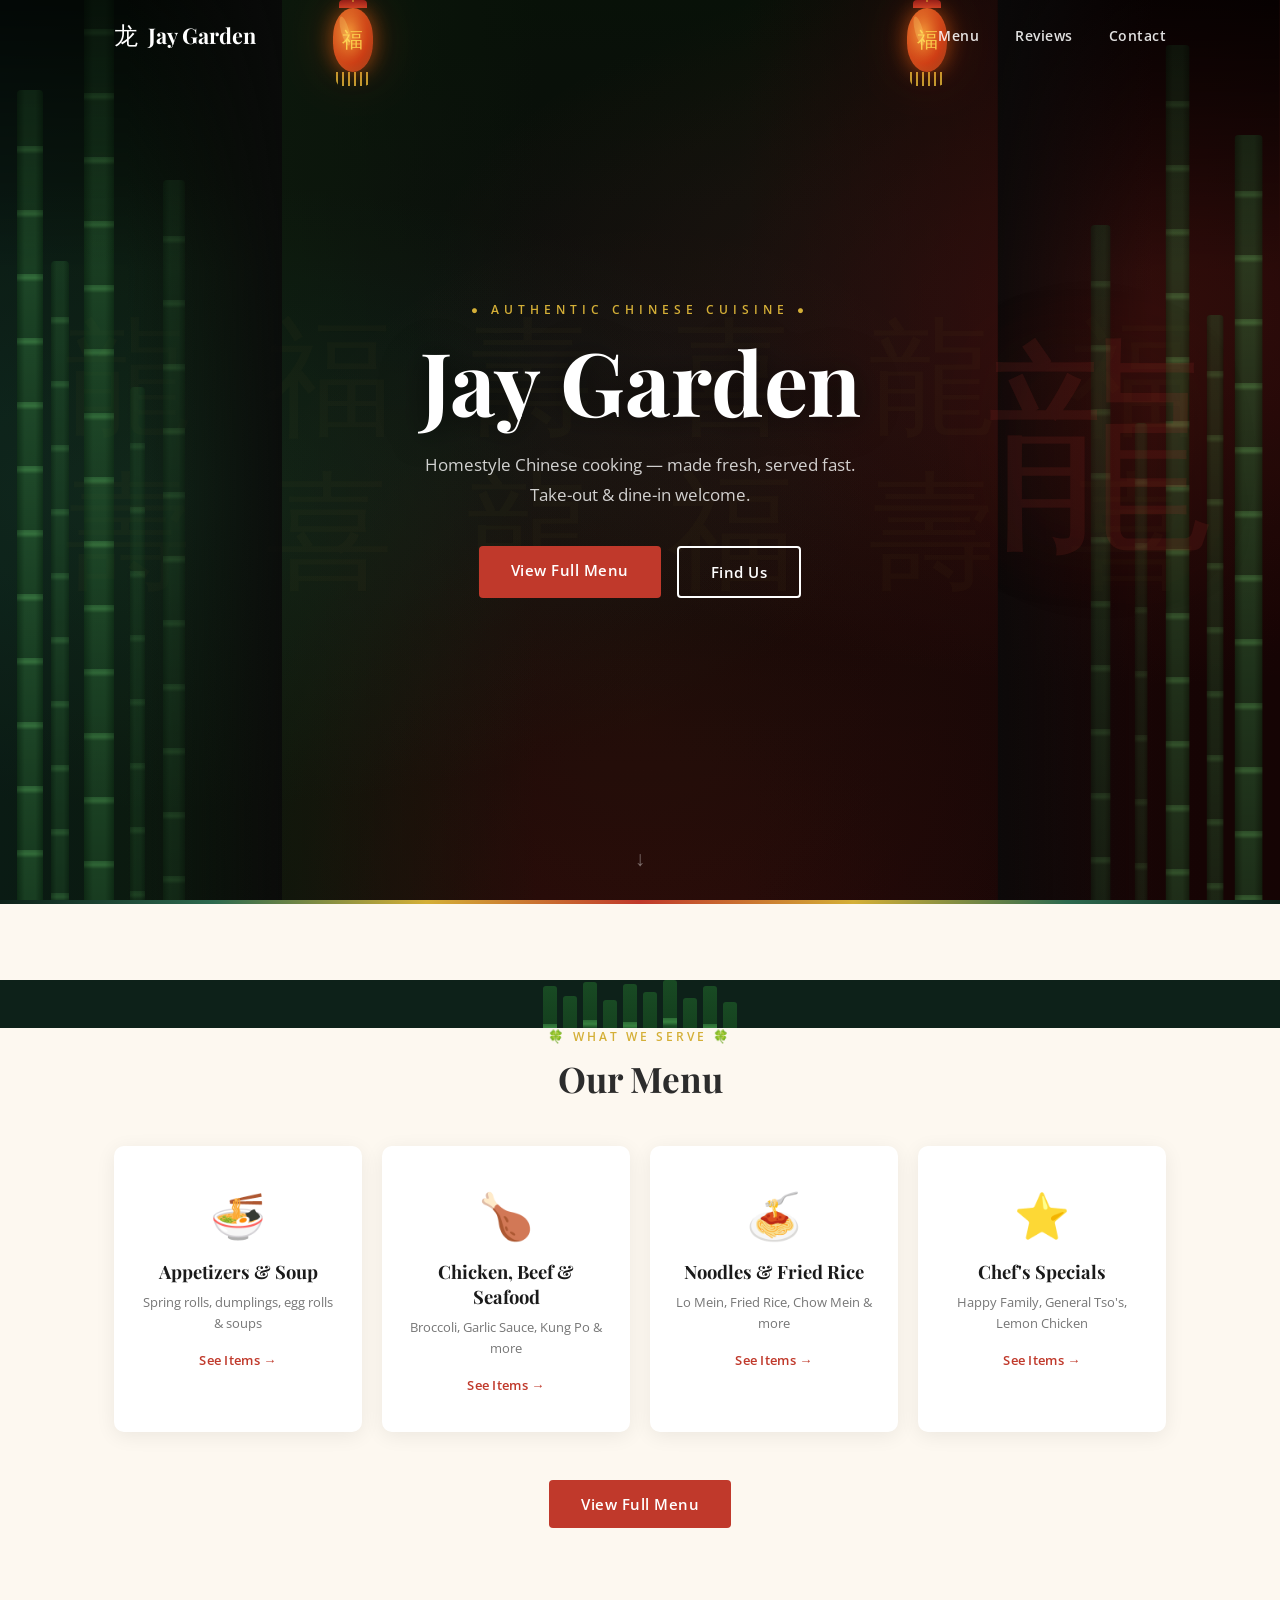
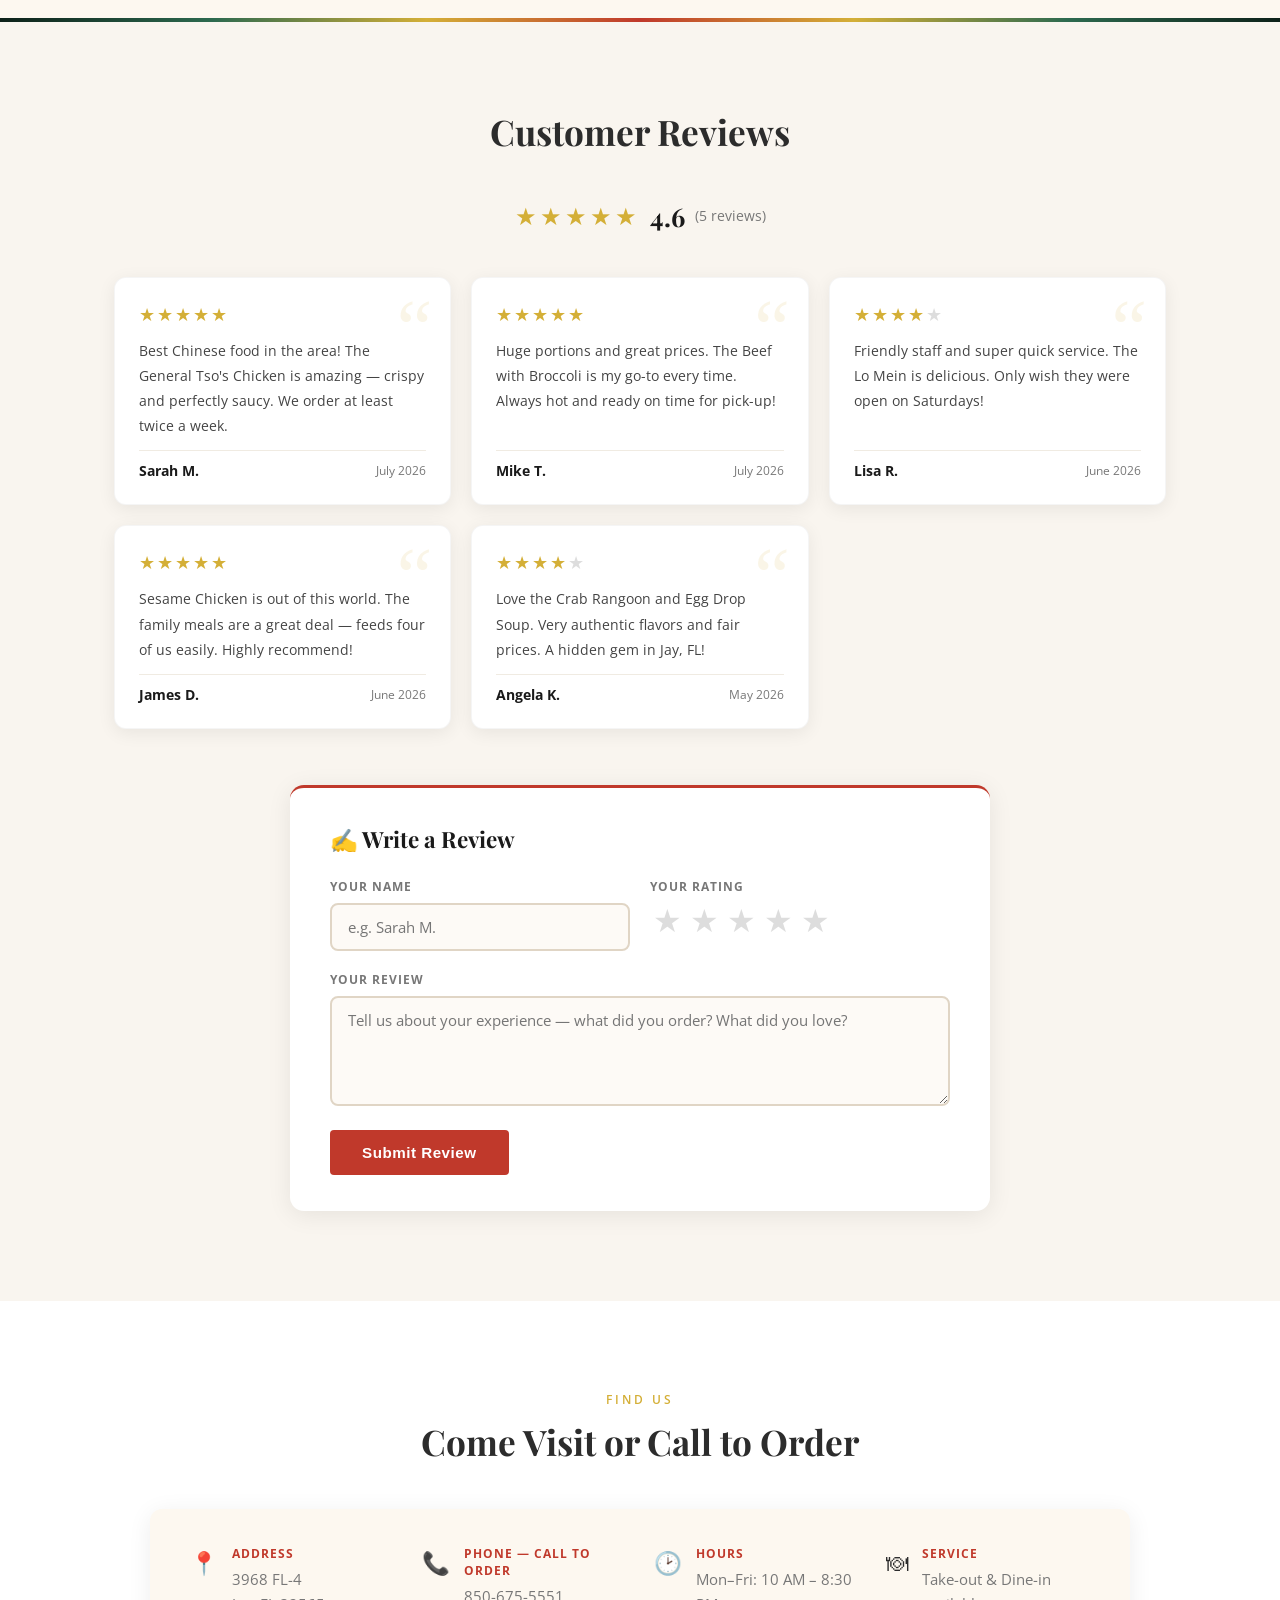
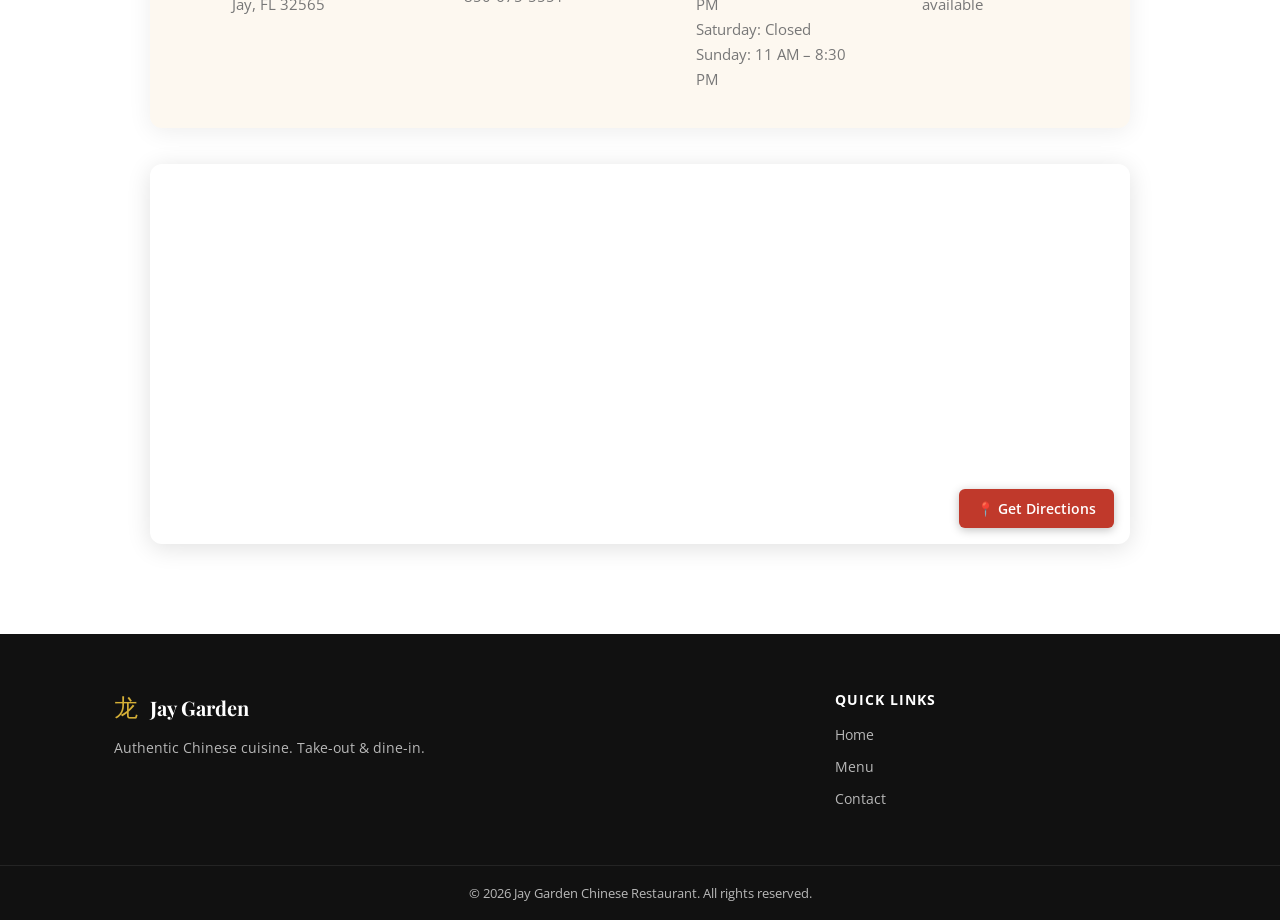
==== commit eb6d3d5e: "updated site" ====
--- a/index.html
+++ b/index.html
@@ -248,14 +248,6 @@
           <li><a href="#contact">Contact</a></li>
         </ul>
       </div>
-      <div class="footer-social">
-        <strong>Follow Us</strong>
-        <div class="social-icons">
-          <a href="#" aria-label="Facebook">f</a>
-          <a href="#" aria-label="Instagram">ig</a>
-          <a href="#" aria-label="Yelp">y</a>
-        </div>
-      </div>
     </div>
     <div class="footer-bottom">
       <p>&copy; 2026 Jay Garden Chinese Restaurant. All rights reserved.</p>
--- a/style.css
+++ b/style.css
@@ -1059,7 +1059,7 @@
 
 .footer-inner {
   display: grid;
-  grid-template-columns: 2fr 1fr 1fr;
+  grid-template-columns: 2fr 1fr;
   gap: 60px;
   padding: 56px 24px;
   max-width: 1100px;
@@ -1431,6 +1431,17 @@
   margin-bottom: 16px;
 }
 .cart-total-row strong { font-size: 0.95rem; color: var(--dark); }
+.cart-total-right {
+  display: flex;
+  flex-direction: column;
+  align-items: flex-end;
+  gap: 2px;
+}
+.cart-no-tax {
+  font-size: 0.72rem;
+  color: var(--muted);
+  font-style: italic;
+}
 .cart-total-price {
   font-family: 'Playfair Display', serif;
   font-size: 1.5rem;
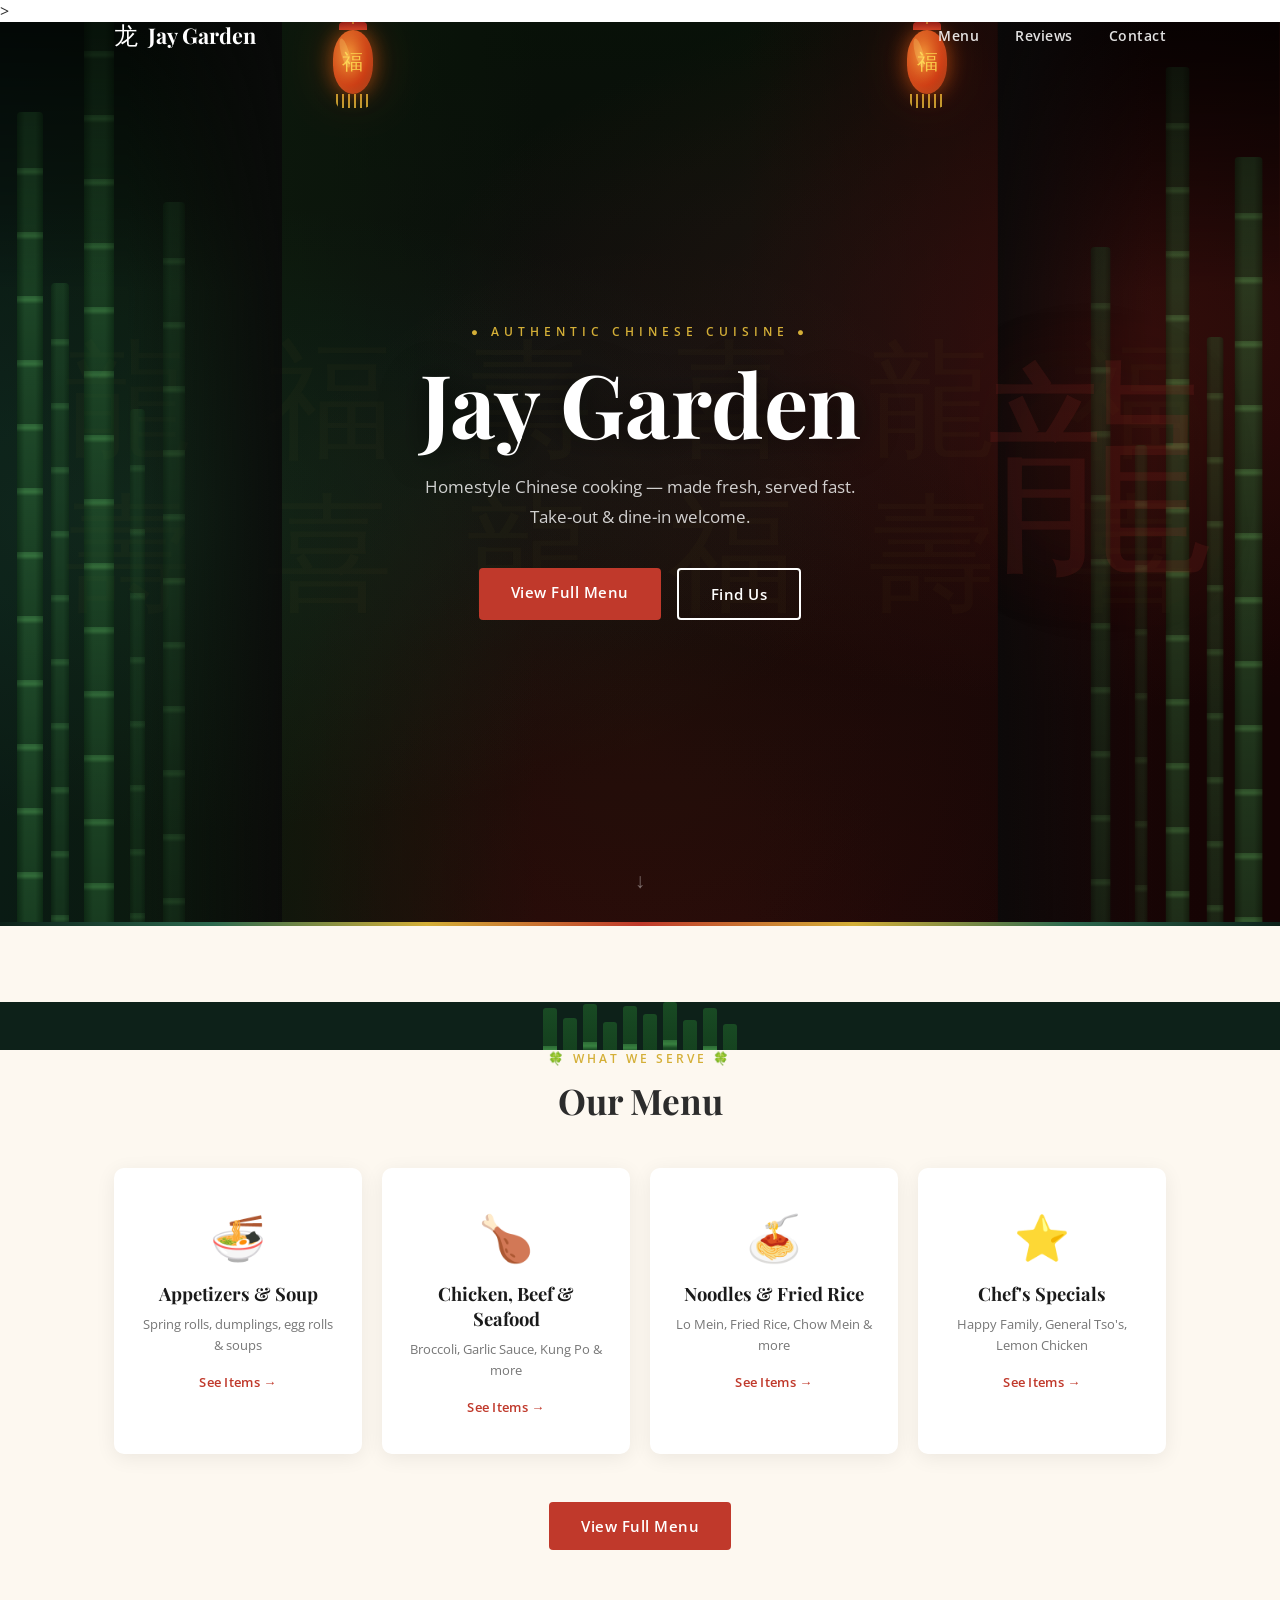
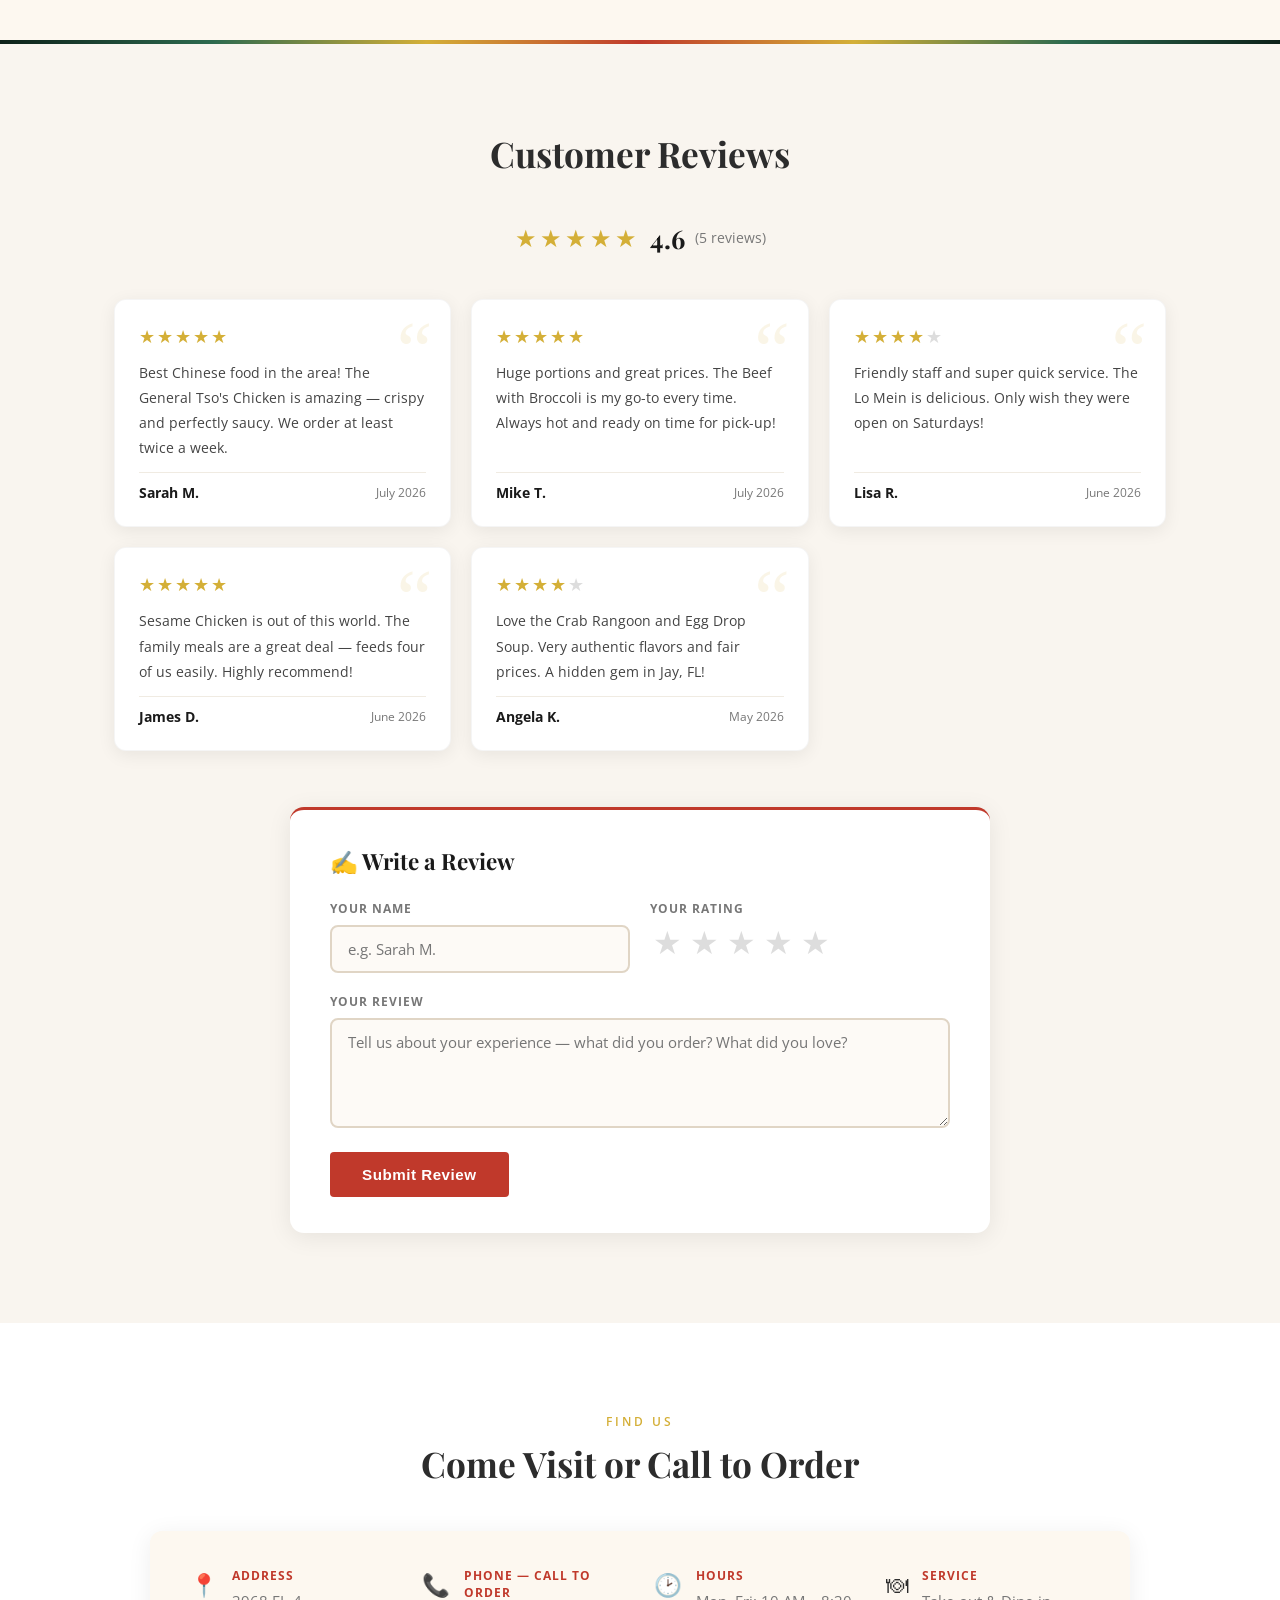
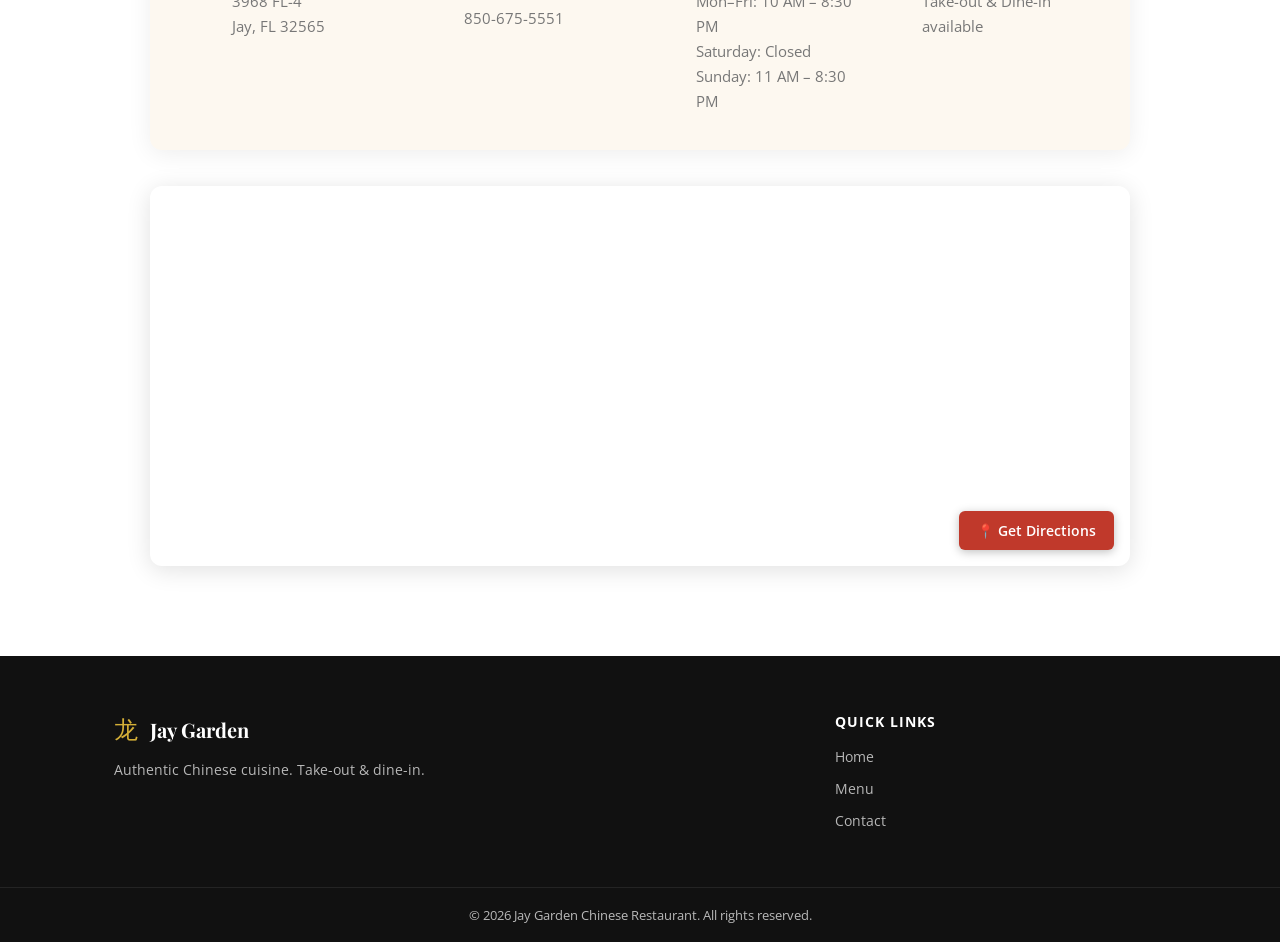
==== commit 919bc70a: "verify google" ====
--- a/index.html
+++ b/index.html
@@ -1,6 +1,7 @@
 <!DOCTYPE html>
 <html lang="en">
-<head>
+<head<meta name="google-site-verification" content="QBvNra2YCeFSvz6_IYIjgbcQGXq83A7a149xvevEpyo" />
+>
   <meta charset="UTF-8" />
   <meta name="viewport" content="width=device-width, initial-scale=1.0" />
   <title>Jay Garden Chinese Restaurant</title>
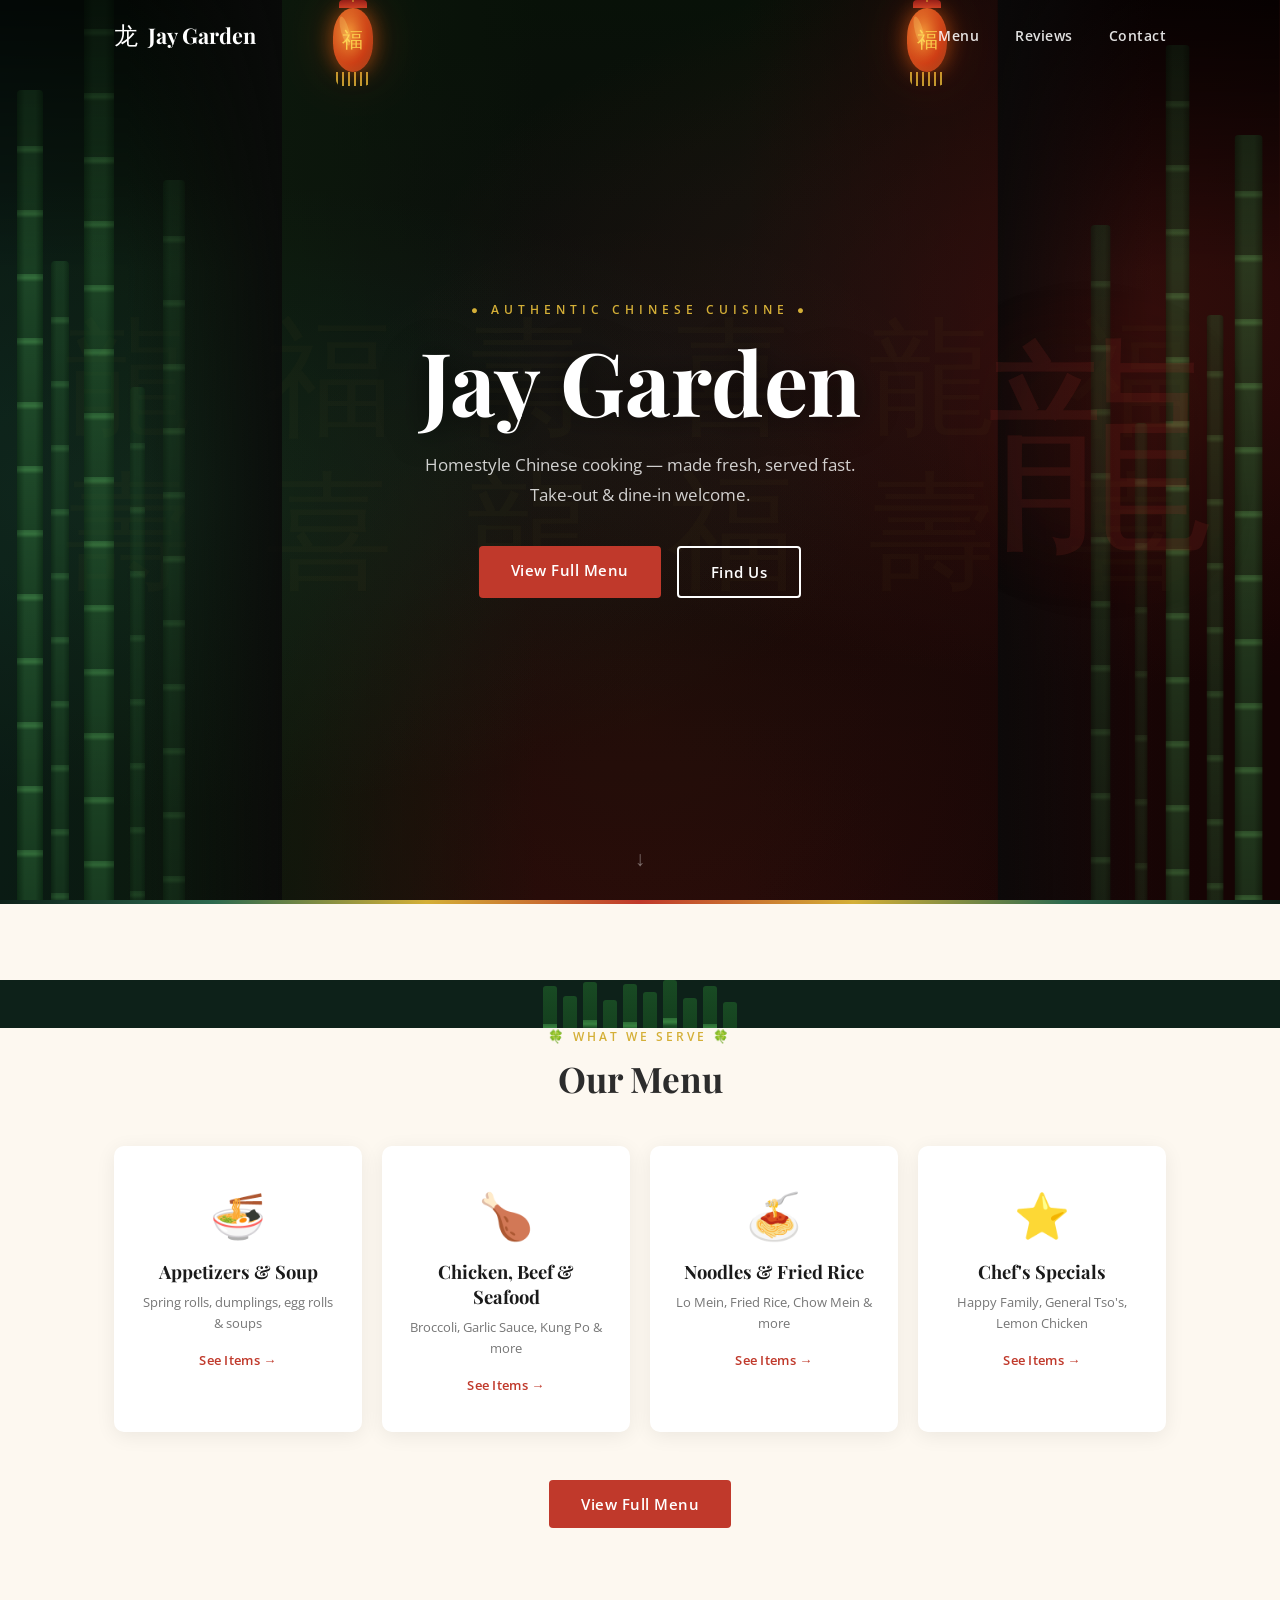
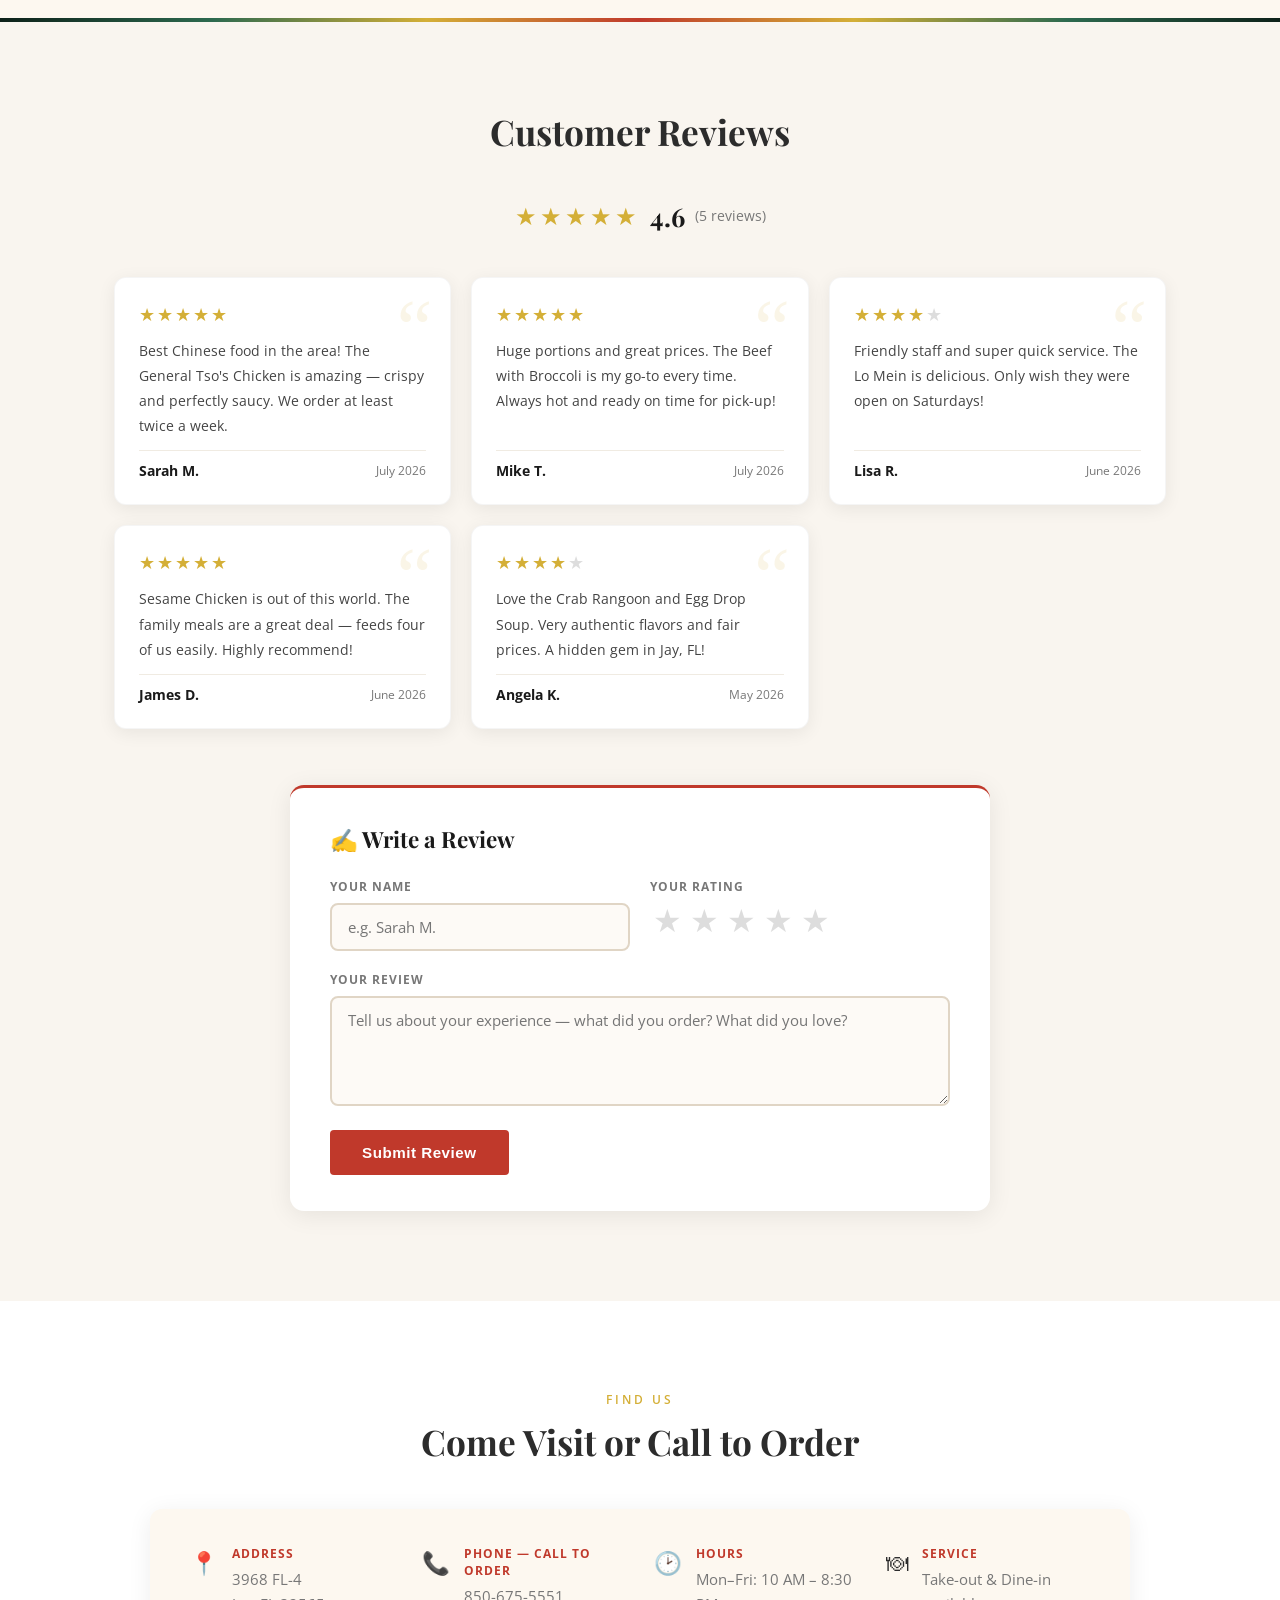
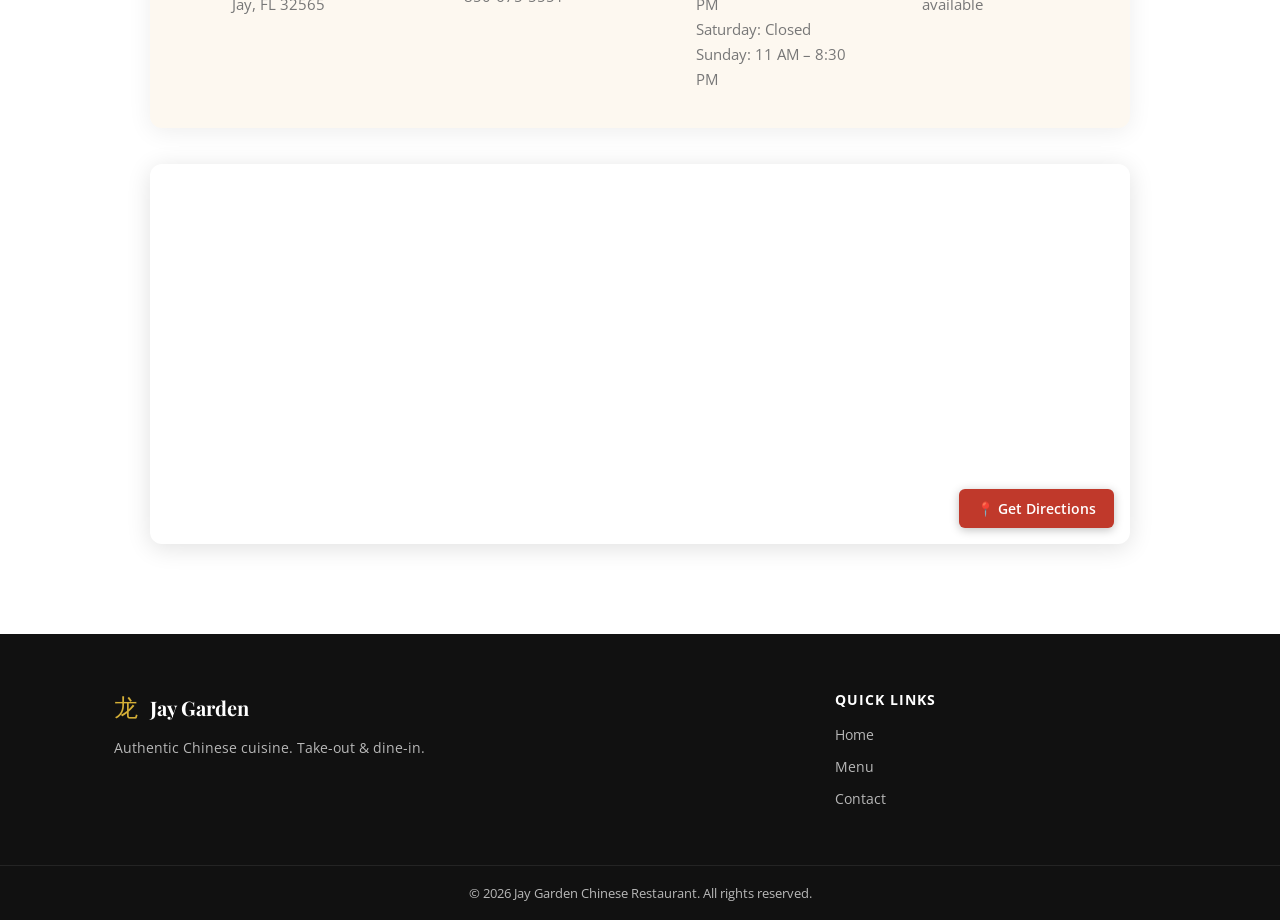
==== commit 87d466e4: "fix head tag" ====
--- a/index.html
+++ b/index.html
@@ -1,7 +1,7 @@
 <!DOCTYPE html>
 <html lang="en">
-<head<meta name="google-site-verification" content="QBvNra2YCeFSvz6_IYIjgbcQGXq83A7a149xvevEpyo" />
->
+<head>
+  <meta name="google-site-verification" content="QBvNra2YCeFSvz6_IYIjgbcQGXq83A7a149xvevEpyo" />
   <meta charset="UTF-8" />
   <meta name="viewport" content="width=device-width, initial-scale=1.0" />
   <title>Jay Garden Chinese Restaurant</title>
